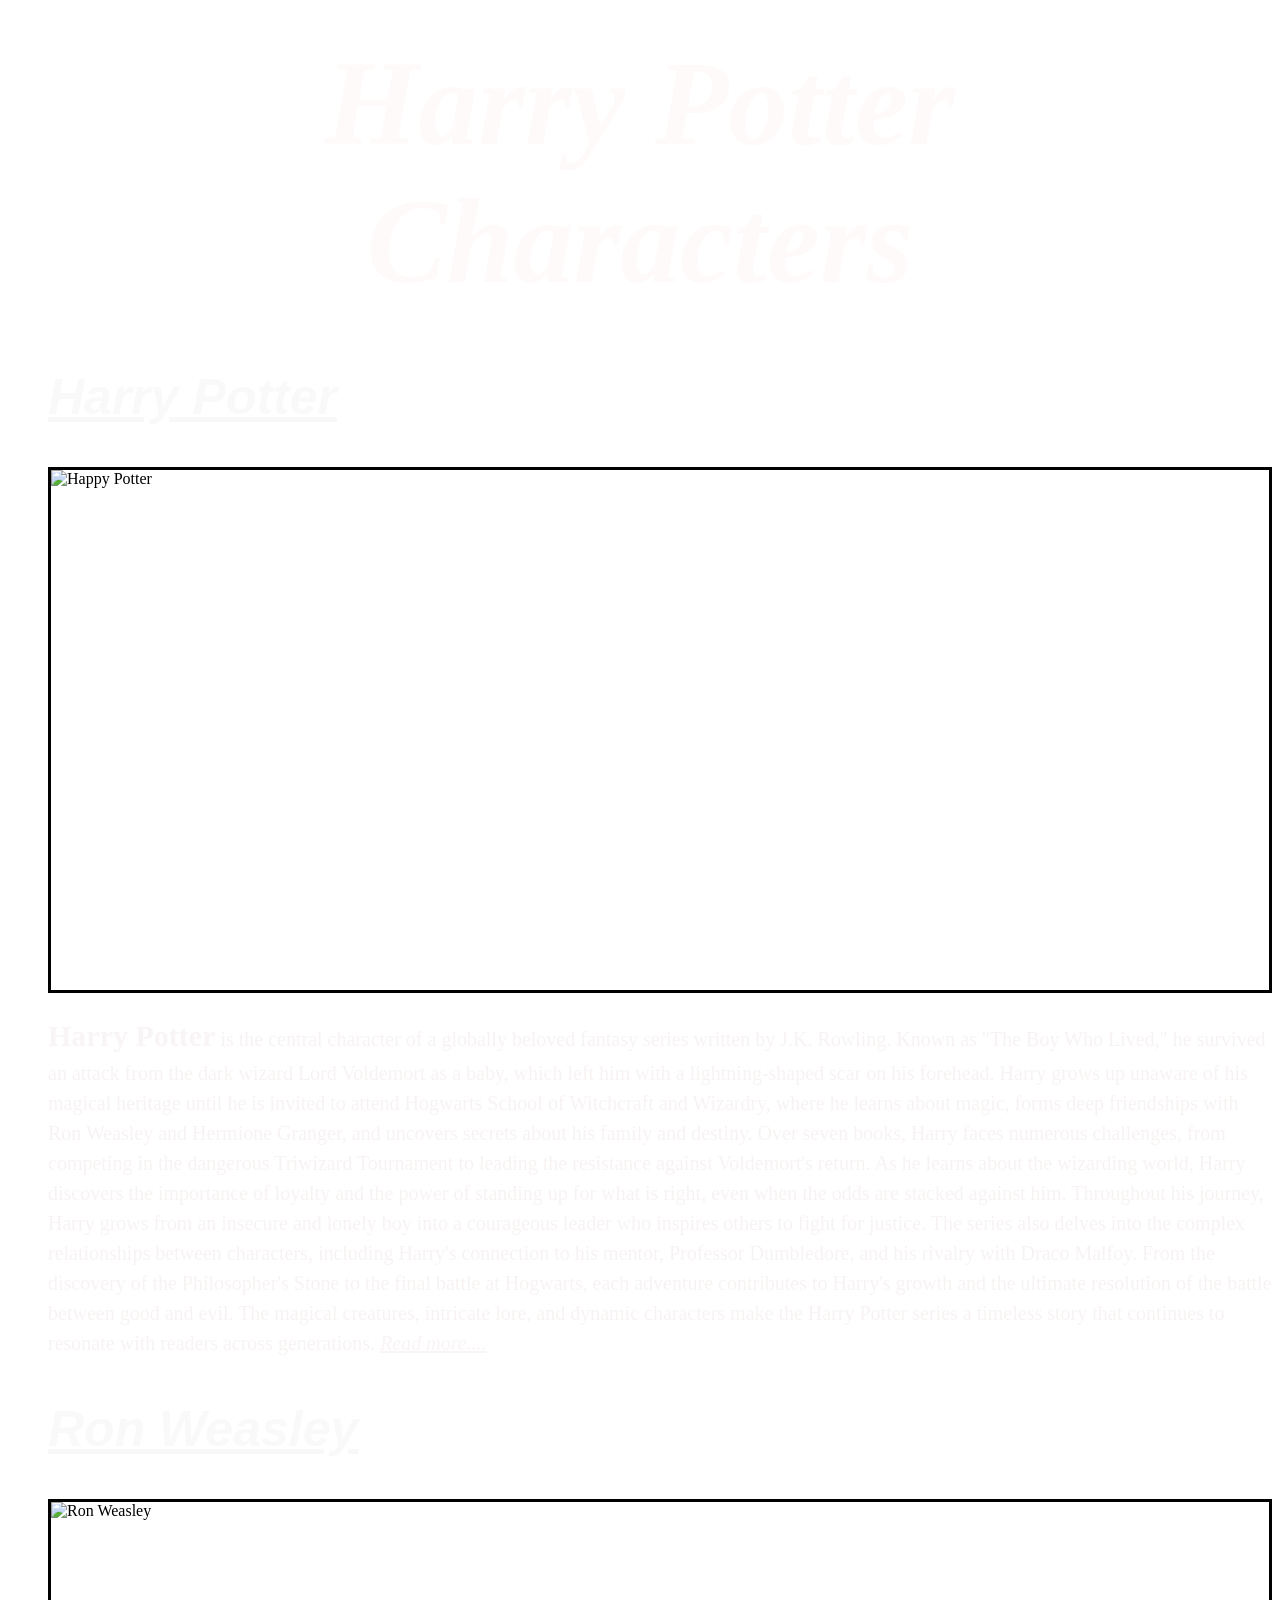
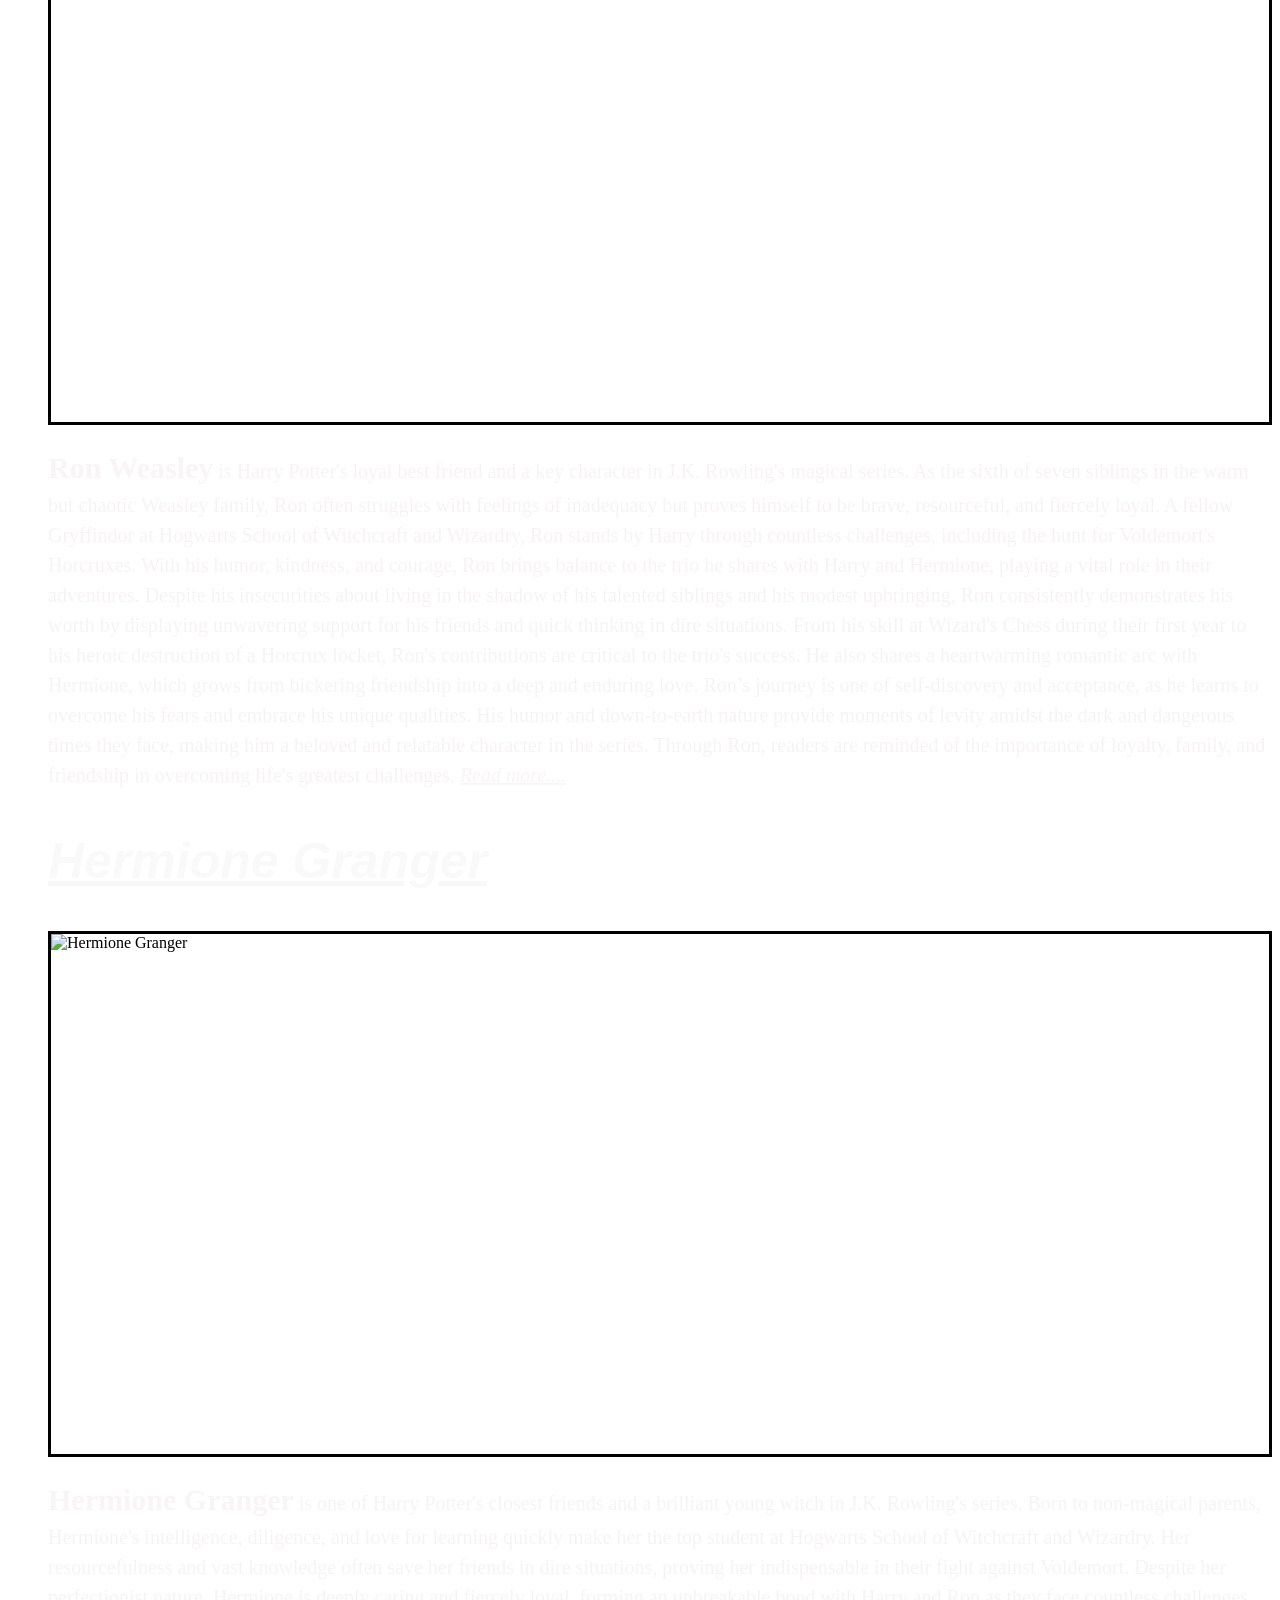
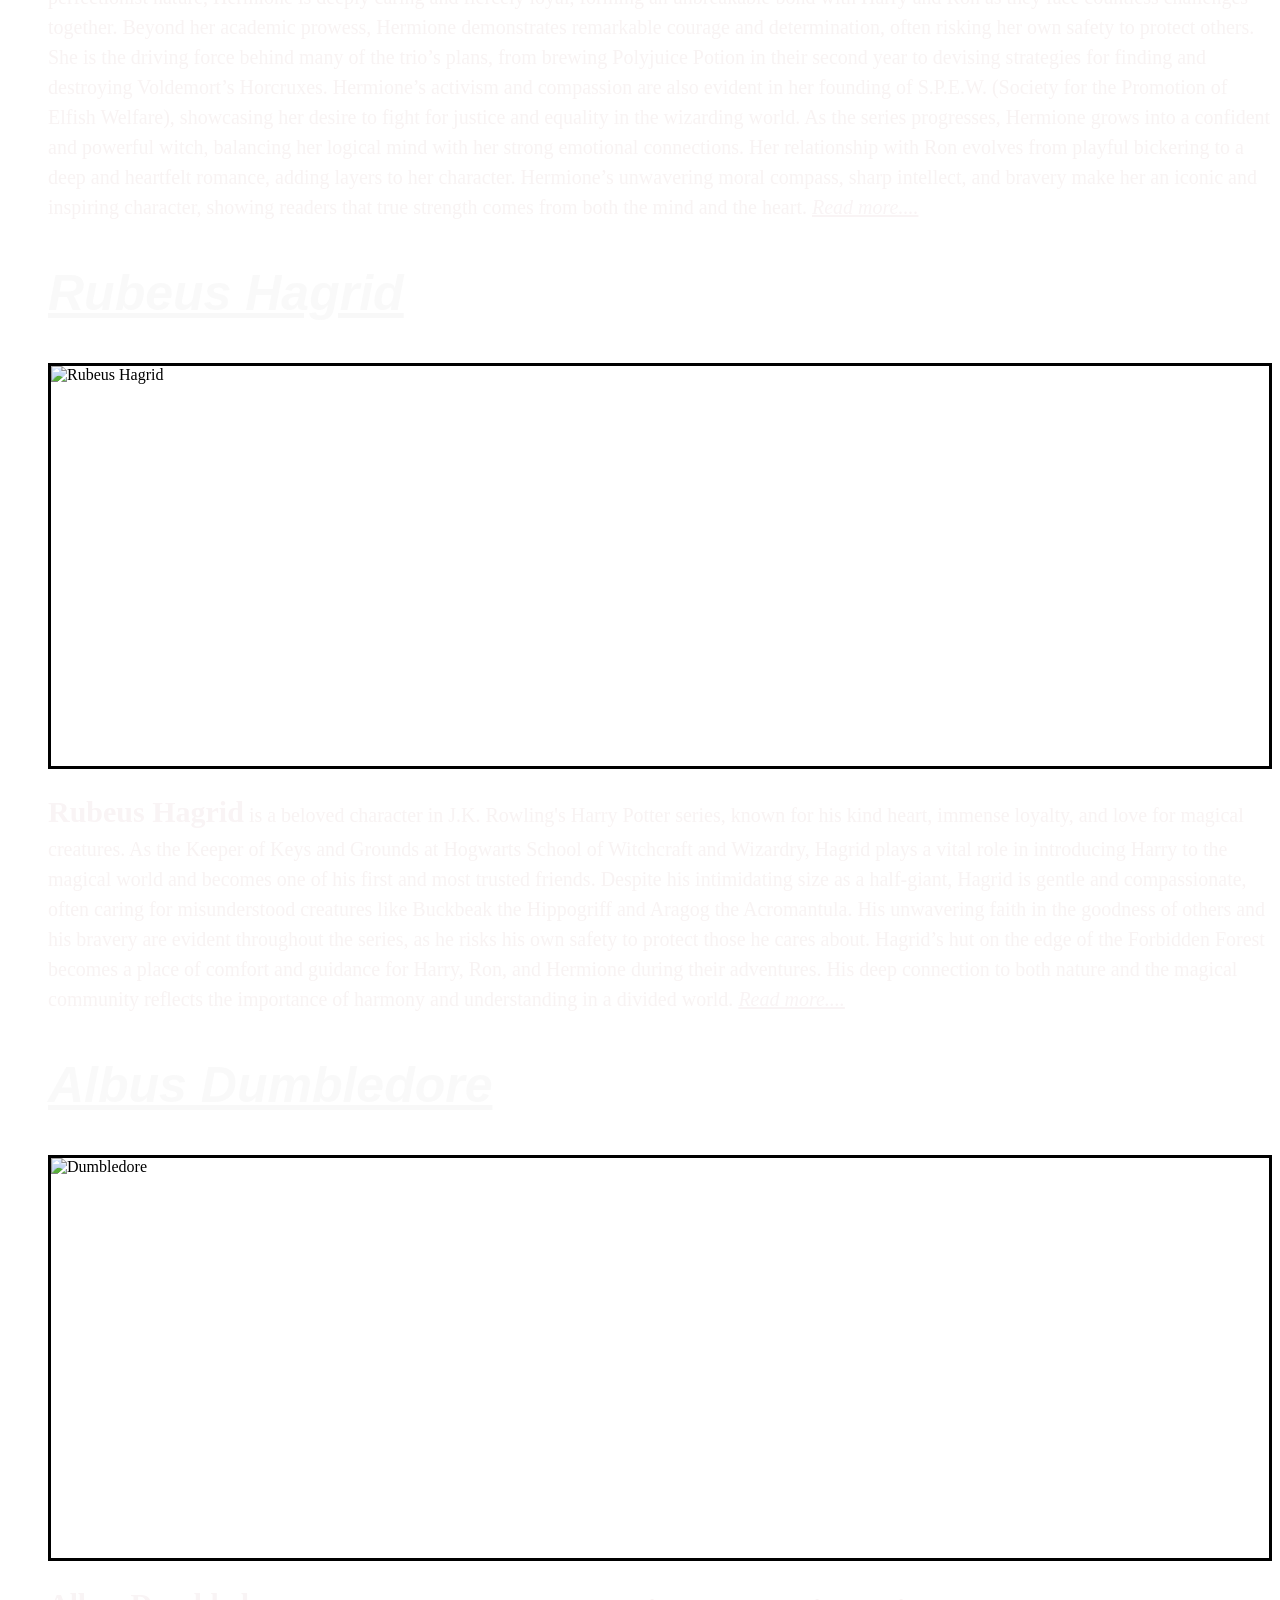
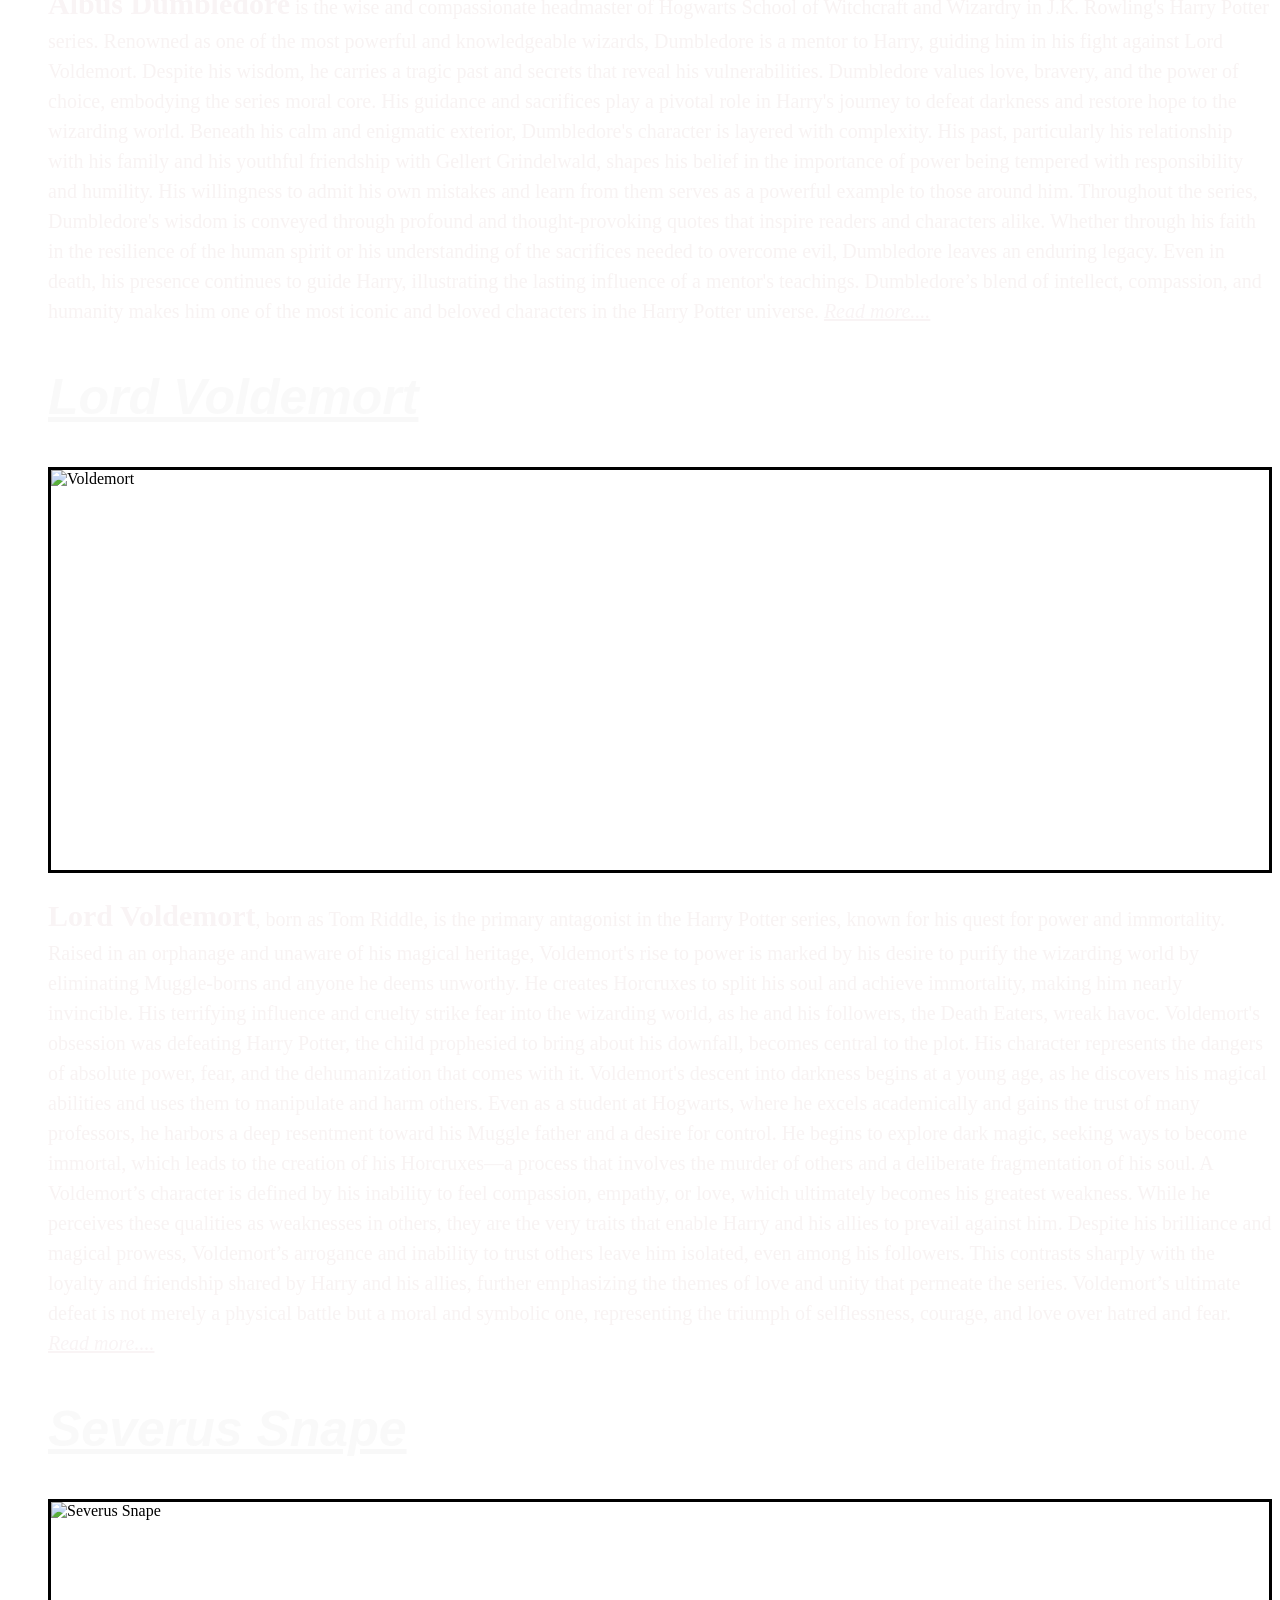
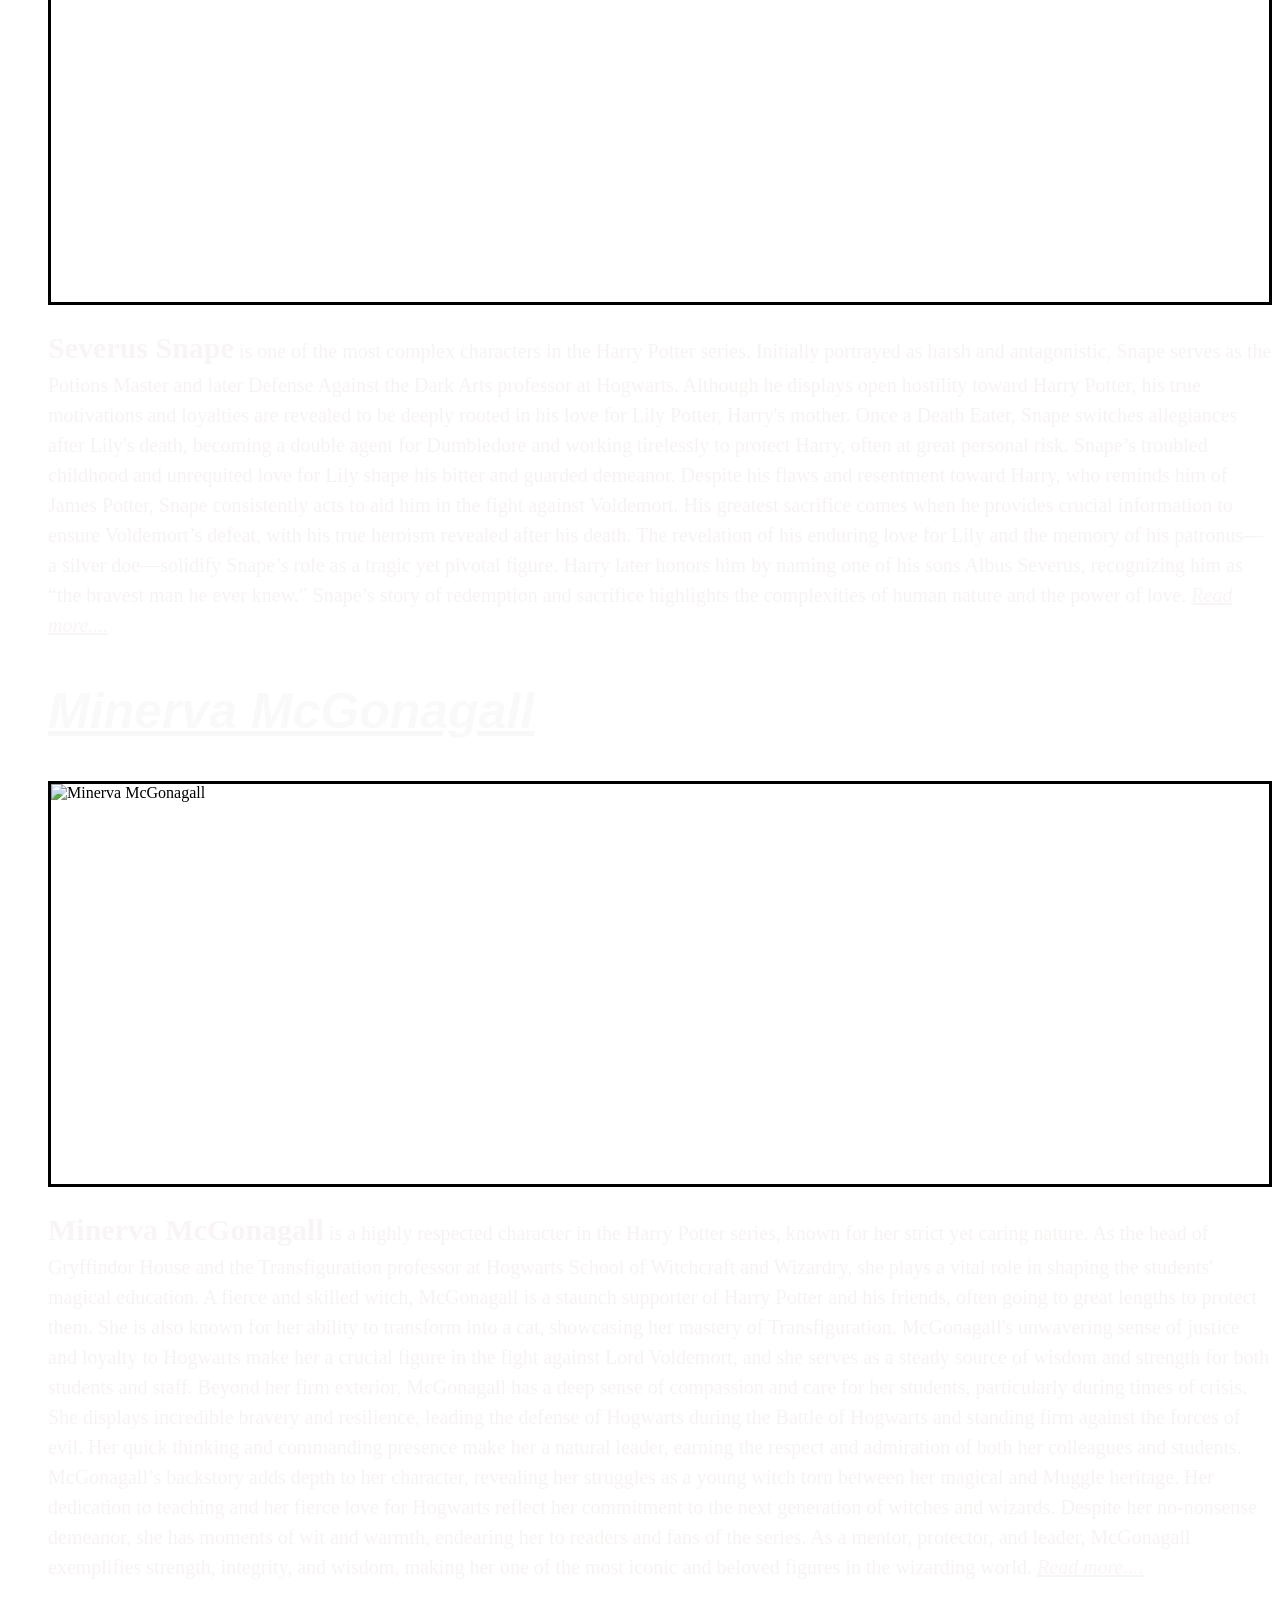
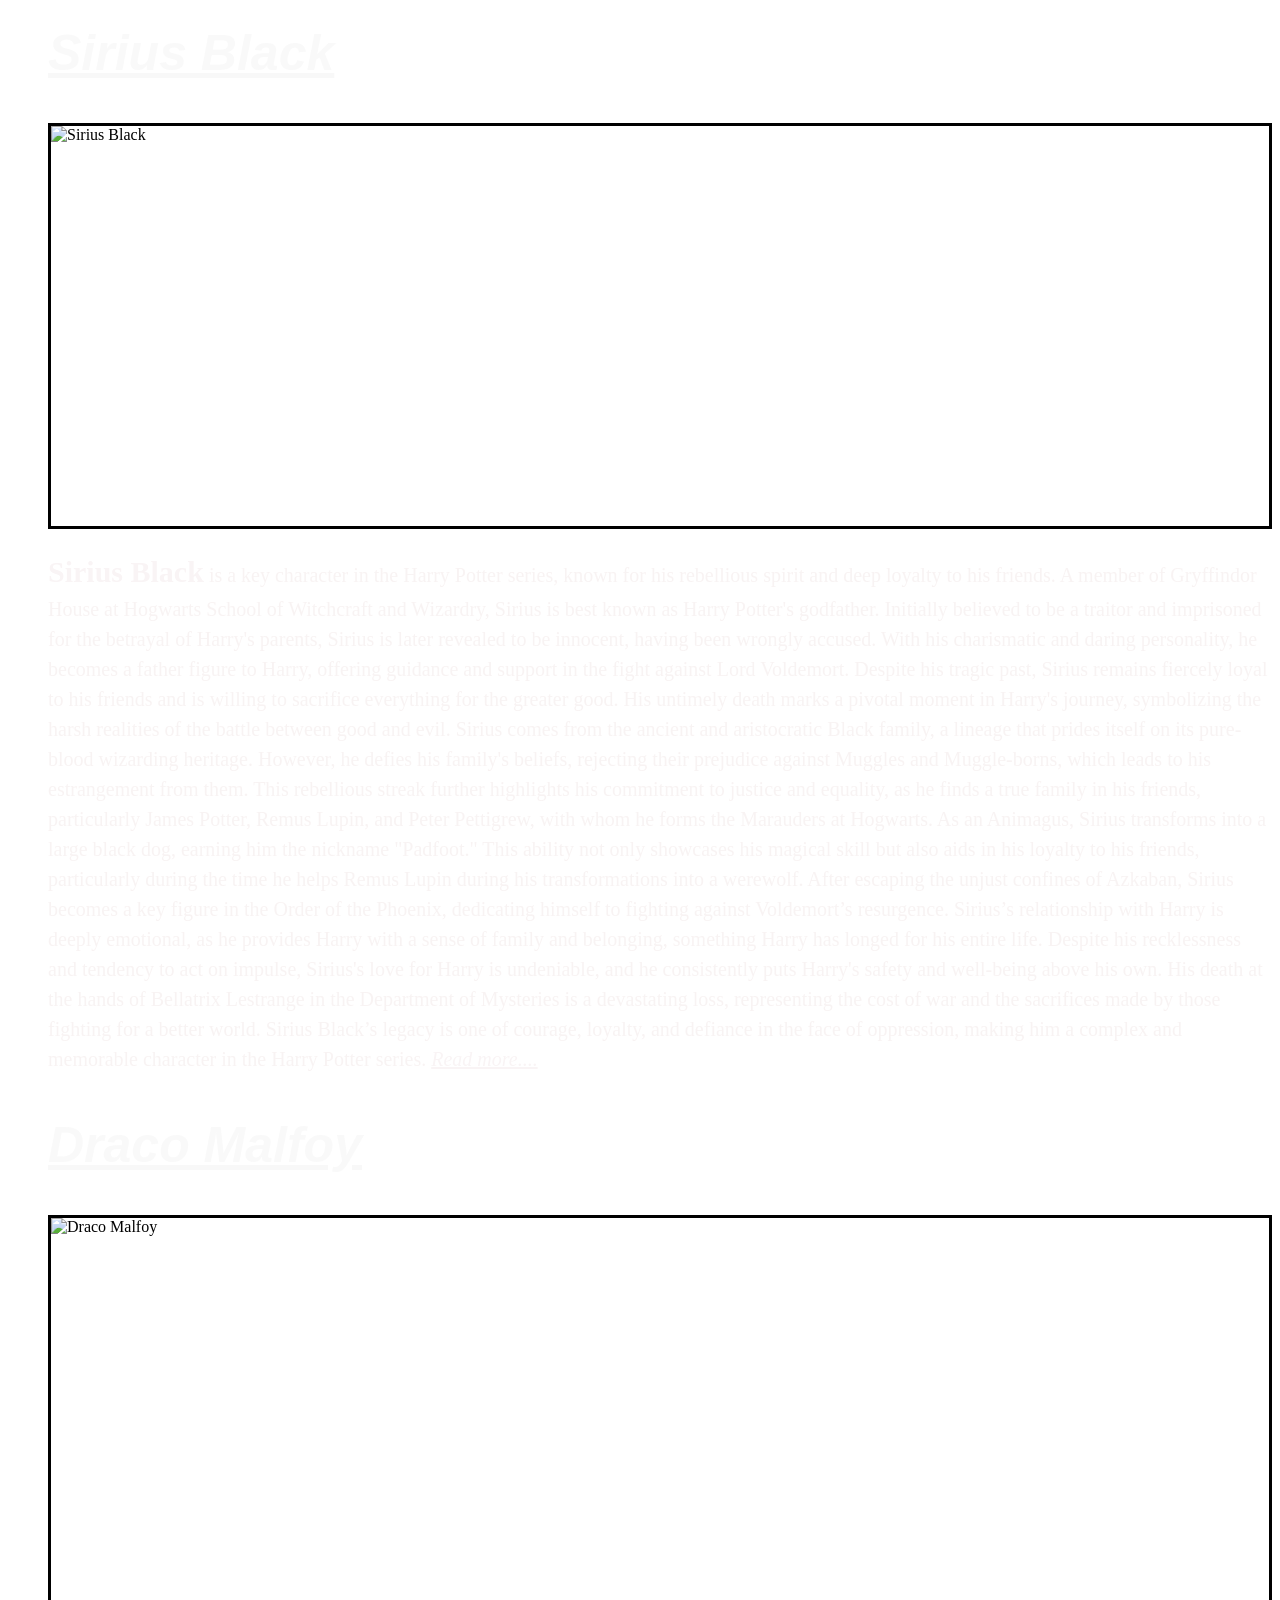
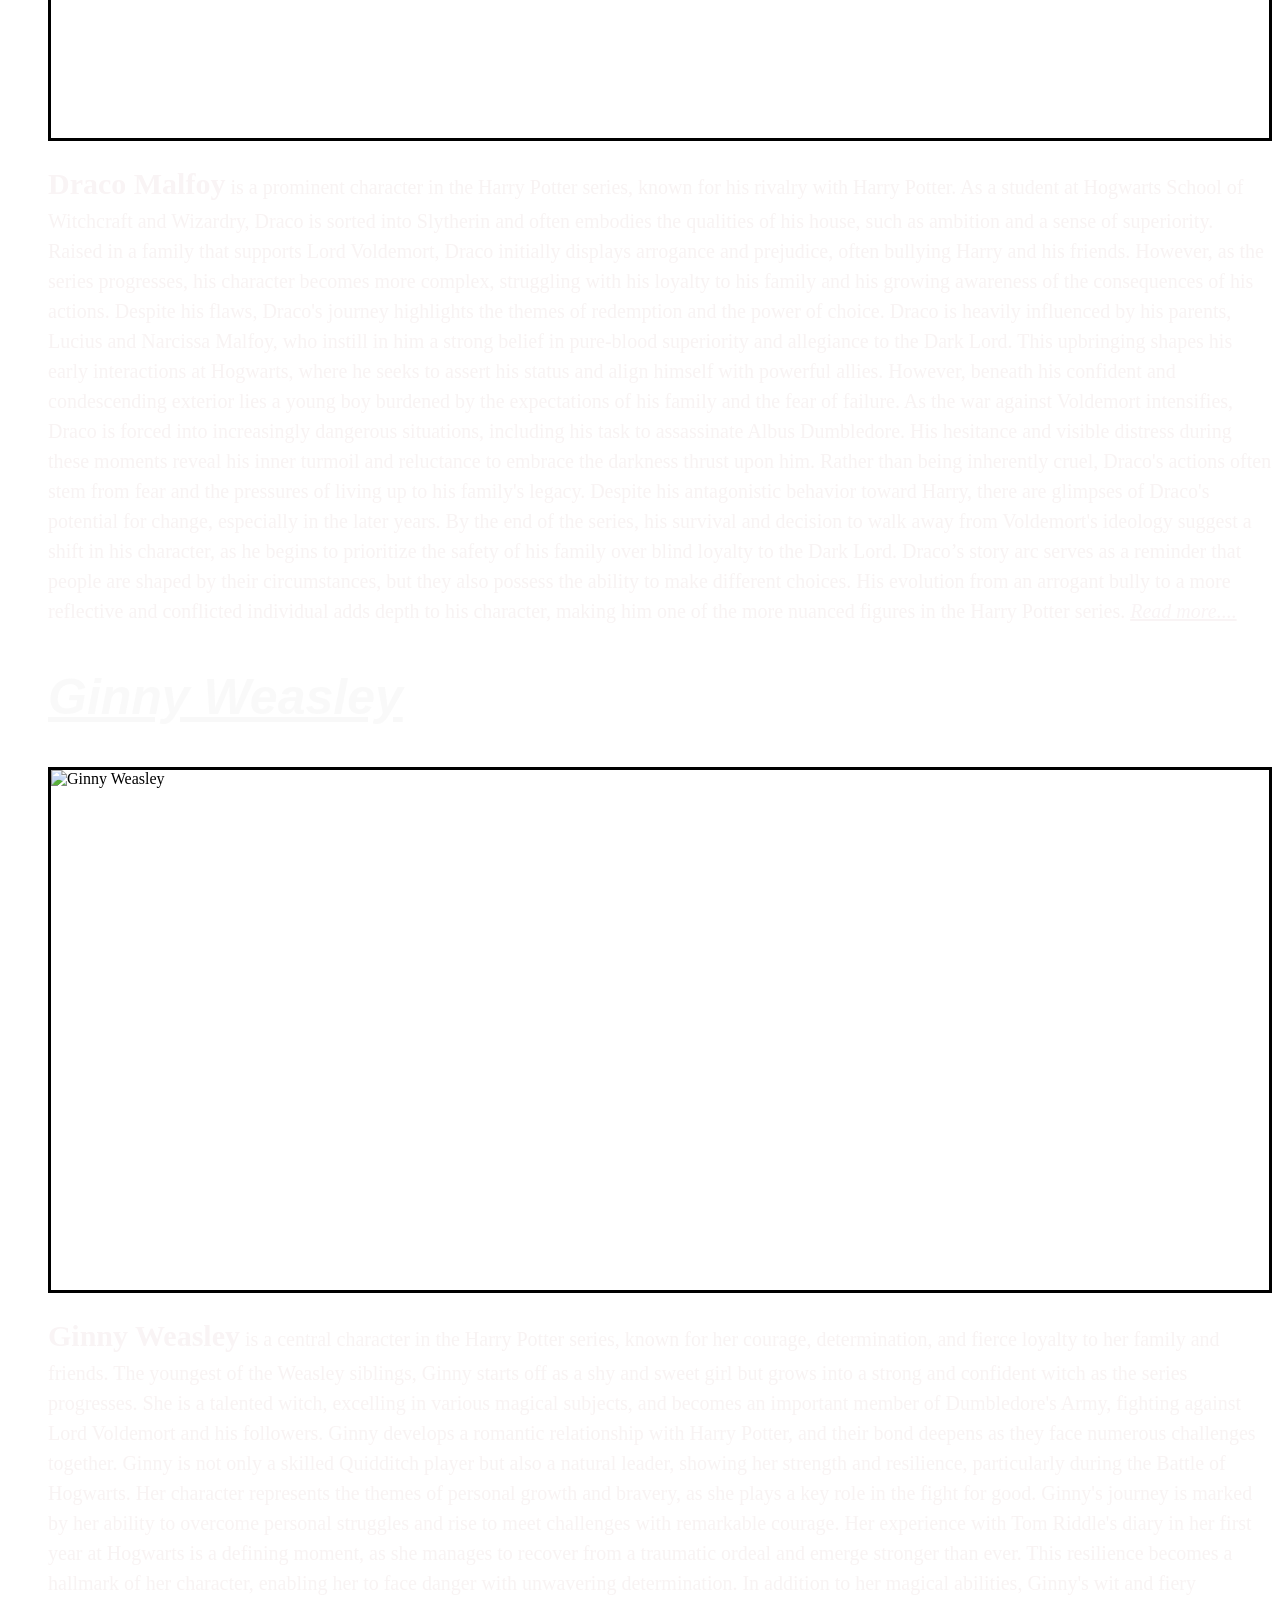
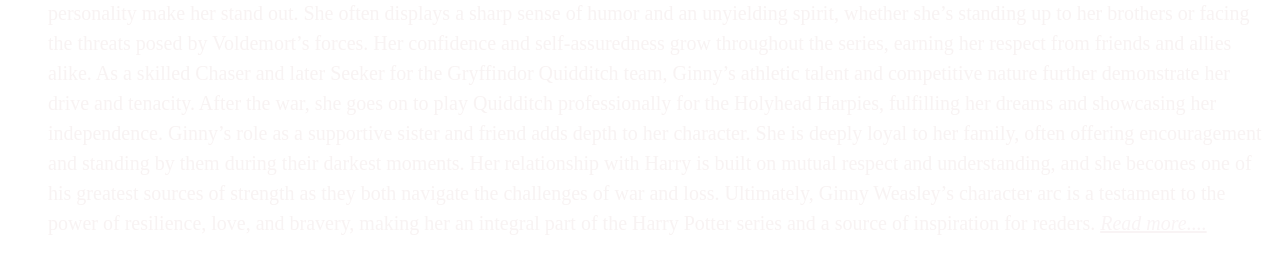
==== Harry Potter Characters.html @ 6d88e062 "Add files via upload" ====
<!DOCTYPE html>
<html lang="en">

<head>
    <meta charset="UTF-8">
    <meta name="viewport" content="width=device-width, initial-scale=1.0">
    <title>HARRY POTTER CHARACTERS</title>


    <link href="harry potter.css" rel="stylesheet" />
    <style>


    </style>



</head>

<body>
    <h1>Harry Potter Characters</h1>
    <ul>

        <h2>Harry Potter</h2>
        <img src="https://assets.vogue.in/photos/5f23c04f1d33754d11eaf778/2:3/w_2560%2Cc_limit/harry-potter-philosophers-stone-portrait-8.jpg"
            alt="Happy Potter" height="520" border="3px" />
        <p>
            <b>Harry Potter</b> is the central character of a globally beloved fantasy series written by J.K. Rowling.
            Known as "The Boy Who Lived," he survived an attack from the dark wizard Lord Voldemort as a baby, which
            left him with a lightning-shaped scar on his forehead. Harry grows up unaware of his magical heritage until
            he is invited to attend Hogwarts School of Witchcraft and Wizardry, where he learns about magic, forms deep
            friendships with Ron Weasley and Hermione Granger, and uncovers secrets about his family and destiny. Over
            seven books, Harry faces numerous challenges, from competing in the dangerous Triwizard Tournament to
            leading the resistance against Voldemort's return. As he learns about the wizarding world, Harry discovers
            the importance of loyalty and the power of standing up for what is right, even when the odds are stacked
            against him.

            Throughout his journey, Harry grows from an insecure and lonely boy into a courageous leader who inspires
            others to fight for justice. The series also delves into the complex relationships between characters,
            including Harry's connection to his mentor, Professor Dumbledore, and his rivalry with Draco Malfoy. From
            the discovery of the Philosopher's Stone to the final battle at Hogwarts, each adventure contributes to
            Harry's growth and the ultimate resolution of the battle between good and evil. The magical creatures,
            intricate lore, and dynamic characters make the Harry Potter series a timeless story that continues to
            resonate with readers across generations.
            <a href="https://en.wikipedia.org/wiki/Harry_Potter_(character)" target="_blank">Read more....</a>
        </p>

        <h2>Ron Weasley</h2>
        <img src="https://i0.wp.com/longriverreview.com/wp-content/uploads/2018/04/image.png?fit=373%2C500&ssl=1"
            alt="Ron Weasley" height="520" border="3px" />
        <p>
            <b>Ron Weasley</b> is Harry Potter's loyal best friend and a key character in J.K. Rowling's magical series.
            As the sixth of seven siblings in the warm but chaotic Weasley family, Ron often struggles with feelings of
            inadequacy but proves himself to be brave, resourceful, and fiercely loyal. A fellow Gryffindor at Hogwarts
            School of Witchcraft and Wizardry, Ron stands by Harry through countless challenges, including the hunt for
            Voldemort's Horcruxes. With his humor, kindness, and courage, Ron brings balance to the trio he shares with
            Harry and Hermione, playing a vital role in their adventures.

            Despite his insecurities about living in the shadow of his talented siblings and his modest upbringing, Ron
            consistently demonstrates his worth by displaying unwavering support for his friends and quick thinking in
            dire situations. From his skill at Wizard's Chess during their first year to his heroic destruction of a
            Horcrux locket, Ron's contributions are critical to the trio's success. He also shares a heartwarming
            romantic arc with Hermione, which grows from bickering friendship into a deep and enduring love.

            Ron’s journey is one of self-discovery and acceptance, as he learns to overcome his fears and embrace his
            unique qualities. His humor and down-to-earth nature provide moments of levity amidst the dark and dangerous
            times they face, making him a beloved and relatable character in the series. Through Ron, readers are
            reminded of the importance of loyalty, family, and friendship in overcoming life's greatest challenges.
            <a href="https://en.wikipedia.org/wiki/Ron_Weasley" target="_blank">Read more....</a>
        </p>



        <h2>Hermione Granger</h2>
        <img src="https://miro.medium.com/v2/resize:fit:1400/0*fZV8g-1uYh05uz3H" alt="Hermione Granger" height="520"
            border="3px" />
        <p>
            <b>Hermione Granger</b> is one of Harry Potter's closest friends and a brilliant young witch in J.K.
            Rowling's series. Born to non-magical parents, Hermione's intelligence, diligence, and love for learning
            quickly make her the top student at Hogwarts School of Witchcraft and Wizardry. Her resourcefulness and vast
            knowledge often save her friends in dire situations, proving her indispensable in their fight against
            Voldemort. Despite her perfectionist nature, Hermione is deeply caring and fiercely loyal, forming an
            unbreakable bond with Harry and Ron as they face countless challenges together.

            Beyond her academic prowess, Hermione demonstrates remarkable courage and determination, often risking her
            own safety to protect others. She is the driving force behind many of the trio’s plans, from brewing
            Polyjuice Potion in their second year to devising strategies for finding and destroying Voldemort’s
            Horcruxes. Hermione’s activism and compassion are also evident in her founding of S.P.E.W. (Society for the
            Promotion of Elfish Welfare), showcasing her desire to fight for justice and equality in the wizarding
            world.

            As the series progresses, Hermione grows into a confident and powerful witch, balancing her logical mind
            with her strong emotional connections. Her relationship with Ron evolves from playful bickering to a deep
            and heartfelt romance, adding layers to her character. Hermione’s unwavering moral compass, sharp intellect,
            and bravery make her an iconic and inspiring character, showing readers that true strength comes from both
            the mind and the heart.
            <a href="https://en.wikipedia.org/wiki/Hermione_Granger" target="_blank">Read more....</a>
        </p>
        <h2>Rubeus Hagrid </h2>
        <img src="https://www.the-leaky-cauldron.org/wp-content/uploads/assets/Hagrid.jpg" alt="Rubeus Hagrid"
            height="400" border="3px" />
        <p>
            <b>Rubeus Hagrid</b> is a beloved character in J.K. Rowling's Harry Potter series, known for his kind heart,
            immense loyalty, and love for magical creatures. As the Keeper of Keys and Grounds at Hogwarts School of
            Witchcraft and Wizardry, Hagrid plays a vital role in introducing Harry to the magical world and becomes one
            of his first and most trusted friends. Despite his intimidating size as a half-giant, Hagrid is gentle and
            compassionate, often caring for misunderstood creatures like Buckbeak the Hippogriff and Aragog the
            Acromantula. His unwavering faith in the goodness of others and his bravery are evident throughout the
            series, as he risks his own safety to protect those he cares about. Hagrid’s hut on the edge of the
            Forbidden Forest becomes a place of comfort and guidance for Harry, Ron, and Hermione during their
            adventures. His deep connection to both nature and the magical community reflects the importance of harmony
            and understanding in a divided world.
            <a href="https://en.wikipedia.org/wiki/Rubeus_Hagrid" target="_blank">Read more....</a>
        </p>


        <h2>Albus Dumbledore</h2>
        <img src="https://fantasyfragment.com/wp-content/uploads/2023/06/Albus-Dumbledore-1024x683.jpg" alt="Dumbledore"
            height="400" border="3px" />
        <p>
            <b>Albus Dumbledore</b> is the wise and compassionate headmaster of Hogwarts School of Witchcraft and
            Wizardry in J.K. Rowling's Harry Potter series. Renowned as one of the most powerful and knowledgeable
            wizards, Dumbledore is a mentor to Harry, guiding him in his fight against Lord Voldemort. Despite his
            wisdom, he carries a tragic past and secrets that reveal his vulnerabilities. Dumbledore values love,
            bravery, and the power of choice, embodying the series moral core. His guidance and sacrifices play a
            pivotal role in Harry's journey to defeat darkness and restore hope to the wizarding world.

            Beneath his calm and enigmatic exterior, Dumbledore's character is layered with complexity. His past,
            particularly his relationship with his family and his youthful friendship with Gellert Grindelwald, shapes
            his belief in the importance of power being tempered with responsibility and humility. His willingness to
            admit his own mistakes and learn from them serves as a powerful example to those around him.

            Throughout the series, Dumbledore's wisdom is conveyed through profound and thought-provoking quotes that
            inspire readers and characters alike. Whether through his faith in the resilience of the human spirit or his
            understanding of the sacrifices needed to overcome evil, Dumbledore leaves an enduring legacy. Even in
            death, his presence continues to guide Harry, illustrating the lasting influence of a mentor's teachings.

            Dumbledore’s blend of intellect, compassion, and humanity makes him one of the most iconic and beloved
            characters in the Harry Potter universe.
            <a href="https://en.wikipedia.org/wiki/Albus_Dumbledore" target="_blank">Read more....</a>
        </p>
        <h2>Lord Voldemort</h2>
        <img src="https://images4.alphacoders.com/211/thumb-1920-211516.jpg" alt="Voldemort" height="400"
            border="3px" />
        <p>
            <b>Lord Voldemort</b>, born as Tom Riddle, is the primary antagonist in the Harry Potter series, known for his quest for power and immortality. Raised in an orphanage and unaware of his magical heritage, Voldemort's rise to power is marked by his desire to purify the wizarding world by eliminating Muggle-borns and anyone he deems unworthy. He creates Horcruxes to split his soul and achieve immortality, making him nearly invincible. His terrifying influence and cruelty strike fear into the wizarding world, as he and his followers, the Death Eaters, wreak havoc. Voldemort's obsession was defeating Harry Potter, the child prophesied to bring about his downfall, becomes central to the plot. His character represents the dangers of absolute power, fear, and the dehumanization that comes with it.

            Voldemort's descent into darkness begins at a young age, as he discovers his magical abilities and uses them to manipulate and harm others. Even as a student at Hogwarts, where he excels academically and gains the trust of many professors, he harbors a deep resentment toward his Muggle father and a desire for control. He begins to explore dark magic, seeking ways to become immortal, which leads to the creation of his Horcruxes—a process that involves the murder of others and a deliberate fragmentation of his soul.
            
            A
            
            Voldemort’s character is defined by his inability to feel compassion, empathy, or love, which ultimately becomes his greatest weakness. While he perceives these qualities as weaknesses in others, they are the very traits that enable Harry and his allies to prevail against him. 
            
            Despite his brilliance and magical prowess, Voldemort’s arrogance and inability to trust others leave him isolated, even among his followers. This contrasts sharply with the loyalty and friendship shared by Harry and his allies, further emphasizing the themes of love and unity that permeate the series.
            
            Voldemort’s ultimate defeat is not merely a physical battle but a moral and symbolic one, representing the triumph of selflessness, courage, and love over hatred and fear. 
            <a href="https://en.wikipedia.org/wiki/Lord_Voldemort" target="_blank">Read more....</a>
        </p>


        <h2>Severus Snape</h2>
        <img src="https://encrypted-tbn0.gstatic.com/images?q=tbn:ANd9GcQVyRMV3Hfoereo_0Z3yfy9br7op_l7uuYx8Q&s"
            alt="Severus Snape" height="400" border="3px" />
        <p>
            <b>Severus Snape</b> is one of the most complex characters in the Harry Potter series. Initially portrayed as harsh and antagonistic, Snape serves as the Potions Master and later Defense Against the Dark Arts professor at Hogwarts. Although he displays open hostility toward Harry Potter, his true motivations and loyalties are revealed to be deeply rooted in his love for Lily Potter, Harry's mother. Once a Death Eater, Snape switches allegiances after Lily's death, becoming a double agent for Dumbledore and working tirelessly to protect Harry, often at great personal risk.

            Snape’s troubled childhood and unrequited love for Lily shape his bitter and guarded demeanor. Despite his flaws and resentment toward Harry, who reminds him of James Potter, Snape consistently acts to aid him in the fight against Voldemort. His greatest sacrifice comes when he provides crucial information to ensure Voldemort’s defeat, with his true heroism revealed after his death.
            
            The revelation of his enduring love for Lily and the memory of his patronus—a silver doe—solidify Snape’s role as a tragic yet pivotal figure. Harry later honors him by naming one of his sons Albus Severus, recognizing him as “the bravest man he ever knew.” Snape’s story of redemption and sacrifice highlights the complexities of human nature and the power of love.
            <a href="https://en.wikipedia.org/wiki/Severus_Snape" target="_blank">Read more....</a>
        </p>



        <h2>Minerva McGonagall </h2>
        <img src="https://pyxis.nymag.com/v1/imgs/856/ad7/637868dd7c23862ac68381ec2373470e3f-06-minerva-mcgonagall.rsocial.w1200.jpg"
            alt="Minerva McGonagall" height="400" border="3px" />
        <p>
            <b>Minerva McGonagall</b> is a highly respected character in the Harry Potter series, known for her strict
            yet caring nature. As the head of Gryffindor House and the Transfiguration professor at Hogwarts School of
            Witchcraft and Wizardry, she plays a vital role in shaping the students' magical education. A fierce and
            skilled witch, McGonagall is a staunch supporter of Harry Potter and his friends, often going to great
            lengths to protect them. She is also known for her ability to transform into a cat, showcasing her mastery
            of Transfiguration. McGonagall's unwavering sense of justice and loyalty to Hogwarts make her a crucial
            figure in the fight against Lord Voldemort, and she serves as a steady source of wisdom and strength for
            both students and staff.

            Beyond her firm exterior, McGonagall has a deep sense of compassion and care for her students, particularly
            during times of crisis. She displays incredible bravery and resilience, leading the defense of Hogwarts
            during the Battle of Hogwarts and standing firm against the forces of evil. Her quick thinking and
            commanding presence make her a natural leader, earning the respect and admiration of both her colleagues and
            students.

            McGonagall’s backstory adds depth to her character, revealing her struggles as a young witch torn between
            her magical and Muggle heritage. Her dedication to teaching and her fierce love for Hogwarts reflect her
            commitment to the next generation of witches and wizards. Despite her no-nonsense demeanor, she has moments
            of wit and warmth, endearing her to readers and fans of the series.

            As a mentor, protector, and leader, McGonagall exemplifies strength, integrity, and wisdom, making her one
            of the most iconic and beloved figures in the wizarding world.


            <a href="https://en.wikipedia.org/wiki/Minerva_McGonagall" target="_blank">Read more....</a>
        </p>



        <h2>Sirius Black</h2>
        <img src="https://variety.com/wp-content/uploads/2023/12/Screen-Shot-2023-12-29-at-8.52.12-AM.png"
            alt="Sirius Black" height="400" border="3px" />
        <p>
            <b>Sirius Black</b> is a key character in the Harry Potter series, known for his rebellious spirit and deep
            loyalty to his friends. A member of Gryffindor House at Hogwarts School of Witchcraft and Wizardry, Sirius
            is best known as Harry Potter's godfather. Initially believed to be a traitor and imprisoned for the
            betrayal of Harry's parents, Sirius is later revealed to be innocent, having been wrongly accused. With his
            charismatic and daring personality, he becomes a father figure to Harry, offering guidance and support in
            the fight against Lord Voldemort. Despite his tragic past, Sirius remains fiercely loyal to his friends and
            is willing to sacrifice everything for the greater good. His untimely death marks a pivotal moment in
            Harry's journey, symbolizing the harsh realities of the battle between good and evil.

            Sirius comes from the ancient and aristocratic Black family, a lineage that prides itself on its pure-blood
            wizarding heritage. However, he defies his family's beliefs, rejecting their prejudice against Muggles and
            Muggle-borns, which leads to his estrangement from them. This rebellious streak further highlights his
            commitment to justice and equality, as he finds a true family in his friends, particularly James Potter,
            Remus Lupin, and Peter Pettigrew, with whom he forms the Marauders at Hogwarts.

            As an Animagus, Sirius transforms into a large black dog, earning him the nickname "Padfoot." This ability
            not only showcases his magical skill but also aids in his loyalty to his friends, particularly during the
            time he helps Remus Lupin during his transformations into a werewolf. After escaping the unjust confines of
            Azkaban, Sirius becomes a key figure in the Order of the Phoenix, dedicating himself to fighting against
            Voldemort’s resurgence.

            Sirius’s relationship with Harry is deeply emotional, as he provides Harry with a sense of family and
            belonging, something Harry has longed for his entire life. Despite his recklessness and tendency to act on
            impulse, Sirius's love for Harry is undeniable, and he consistently puts Harry's safety and well-being above
            his own. His death at the hands of Bellatrix Lestrange in the Department of Mysteries is a devastating loss,
            representing the cost of war and the sacrifices made by those fighting for a better world.

            Sirius Black’s legacy is one of courage, loyalty, and defiance in the face of oppression, making him a
            complex and memorable character in the Harry Potter series.


            <a href="https://en.wikipedia.org/wiki/Sirius_Black" target="_blank">Read more....</a>
        </p>



        <h2>Draco Malfoy</h2>
        <img src="https://miro.medium.com/v2/resize:fit:1400/1*3u1GM9w8XN2A704Dd3DbDQ@2x.jpeg" alt="Draco Malfoy"
            height="520" border="3px" />



        <p>
            <b>Draco Malfoy</b> is a prominent character in the Harry Potter series, known for his rivalry with Harry
            Potter. As a student at Hogwarts School of Witchcraft and Wizardry, Draco is sorted into Slytherin and often
            embodies the qualities of his house, such as ambition and a sense of superiority. Raised in a family that
            supports Lord Voldemort, Draco initially displays arrogance and prejudice, often bullying Harry and his
            friends. However, as the series progresses, his character becomes more complex, struggling with his loyalty
            to his family and his growing awareness of the consequences of his actions. Despite his flaws, Draco's
            journey highlights the themes of redemption and the power of choice.

            Draco is heavily influenced by his parents, Lucius and Narcissa Malfoy, who instill in him a strong belief
            in pure-blood superiority and allegiance to the Dark Lord. This upbringing shapes his early interactions at
            Hogwarts, where he seeks to assert his status and align himself with powerful allies. However, beneath his
            confident and condescending exterior lies a young boy burdened by the expectations of his family and the
            fear of failure.

            As the war against Voldemort intensifies, Draco is forced into increasingly dangerous situations, including
            his task to assassinate Albus Dumbledore. His hesitance and visible distress during these moments reveal his
            inner turmoil and reluctance to embrace the darkness thrust upon him. Rather than being inherently cruel,
            Draco's actions often stem from fear and the pressures of living up to his family's legacy.

            Despite his antagonistic behavior toward Harry, there are glimpses of Draco's potential for change,
            especially in the later years. By the end of the series, his survival and decision to walk away from
            Voldemort's ideology suggest a shift in his character, as he begins to prioritize the safety of his family
            over blind loyalty to the Dark Lord.

            Draco’s story arc serves as a reminder that people are shaped by their circumstances, but they also possess
            the ability to make different choices. His evolution from an arrogant bully to a more reflective and
            conflicted individual adds depth to his character, making him one of the more nuanced figures in the Harry
            Potter series. <a href="https://en.wikipedia.org/wiki/Draco_Malfoy" target="_blank">Read more....</a>

        </p>

        <h2>Ginny Weasley</h2>
        <img src="https://upload.wikimedia.org/wikipedia/en/e/e7/Ginny_Weasley_poster.jpg" alt="Ginny Weasley"
            height="520" border="3px" />
        <p>
            <b>Ginny Weasley</b> is a central character in the Harry Potter series, known for her courage,
            determination, and fierce loyalty to her family and friends. The youngest of the Weasley siblings, Ginny
            starts off as a shy and sweet girl but grows into a strong and confident witch as the series progresses. She
            is a talented witch, excelling in various magical subjects, and becomes an important member of Dumbledore's
            Army, fighting against Lord Voldemort and his followers. Ginny develops a romantic relationship with Harry
            Potter, and their bond deepens as they face numerous challenges together. Ginny is not only a skilled
            Quidditch player but also a natural leader, showing her strength and resilience, particularly during the
            Battle of Hogwarts. Her character represents the themes of personal growth and bravery, as she plays a key
            role in the fight for good.

            Ginny's journey is marked by her ability to overcome personal struggles and rise to meet challenges with
            remarkable courage. Her experience with Tom Riddle's diary in her first year at Hogwarts is a defining
            moment, as she manages to recover from a traumatic ordeal and emerge stronger than ever. This resilience
            becomes a hallmark of her character, enabling her to face danger with unwavering determination.

            In addition to her magical abilities, Ginny's wit and fiery personality make her stand out. She often
            displays a sharp sense of humor and an unyielding spirit, whether she’s standing up to her brothers or
            facing the threats posed by Voldemort’s forces. Her confidence and self-assuredness grow throughout the
            series, earning her respect from friends and allies alike.

            As a skilled Chaser and later Seeker for the Gryffindor Quidditch team, Ginny’s athletic talent and
            competitive nature further demonstrate her drive and tenacity. After the war, she goes on to play Quidditch
            professionally for the Holyhead Harpies, fulfilling her dreams and showcasing her independence.

            Ginny’s role as a supportive sister and friend adds depth to her character. She is deeply loyal to her
            family, often offering encouragement and standing by them during their darkest moments. Her relationship
            with Harry is built on mutual respect and understanding, and she becomes one of his greatest sources of
            strength as they both navigate the challenges of war and loss.

            Ultimately, Ginny Weasley’s character arc is a testament to the power of resilience, love, and bravery,
            making her an integral part of the Harry Potter series and a source of inspiration for readers.
            <a href="https://en.wikipedia.org/wiki/Ginny_Weasley" target="_blank">Read more....</a>
        </p>


    </ul>

</body>

</html>
---- harry potter.css ----
/* *{                 (astris is an everything selector, used to remove thing the browser controls)
  margin: 0px;
  padding: 0px; 

} */ 


h1 {
  color:hsl(0, 100%, 99%);
  font-size: 120px;
  font-family:Caveat;
  /* text-transform: uppercase; */
  font-style: italic;
  text-align: center;
  padding: 15px;
  /* border: solid 5px rgb(6, 0, 0); */
  margin: 20px;
  /* background-color: beige; */
  /* text-decoration: underline; */
   
}

 h2{
  color:rgba(248, 248, 248, 0.905);
  font-size:50px;
  font-family:sans-serif;
  font-style: italic;
  text-decoration: underline;
 }

p{
  font-size: 20px;
  font-family: serif;
  line-height: 1.5;
  color:rgba(247, 242, 242, 0.905);
}

html{
  /* background-color:rgb(243, 210, 163); */
  background: url(https://m.media-amazon.com/images/I/719lgfkEyUL.jpg) no-repeat center center fixed ;
  background-size: cover;
}
 
p{
  
  a:hover { color: rgb(236, 170, 88); } 
  /* color: purple; */  
}

b{
  color:rgb(249, 244, 245);
  font-size: 30px;
 
}

a{
  color:rgb(249, 244, 245);
  text-decoration:underline;
  font-style: italic;
}

img{
  display: block;
   margin: 0 auto;

}
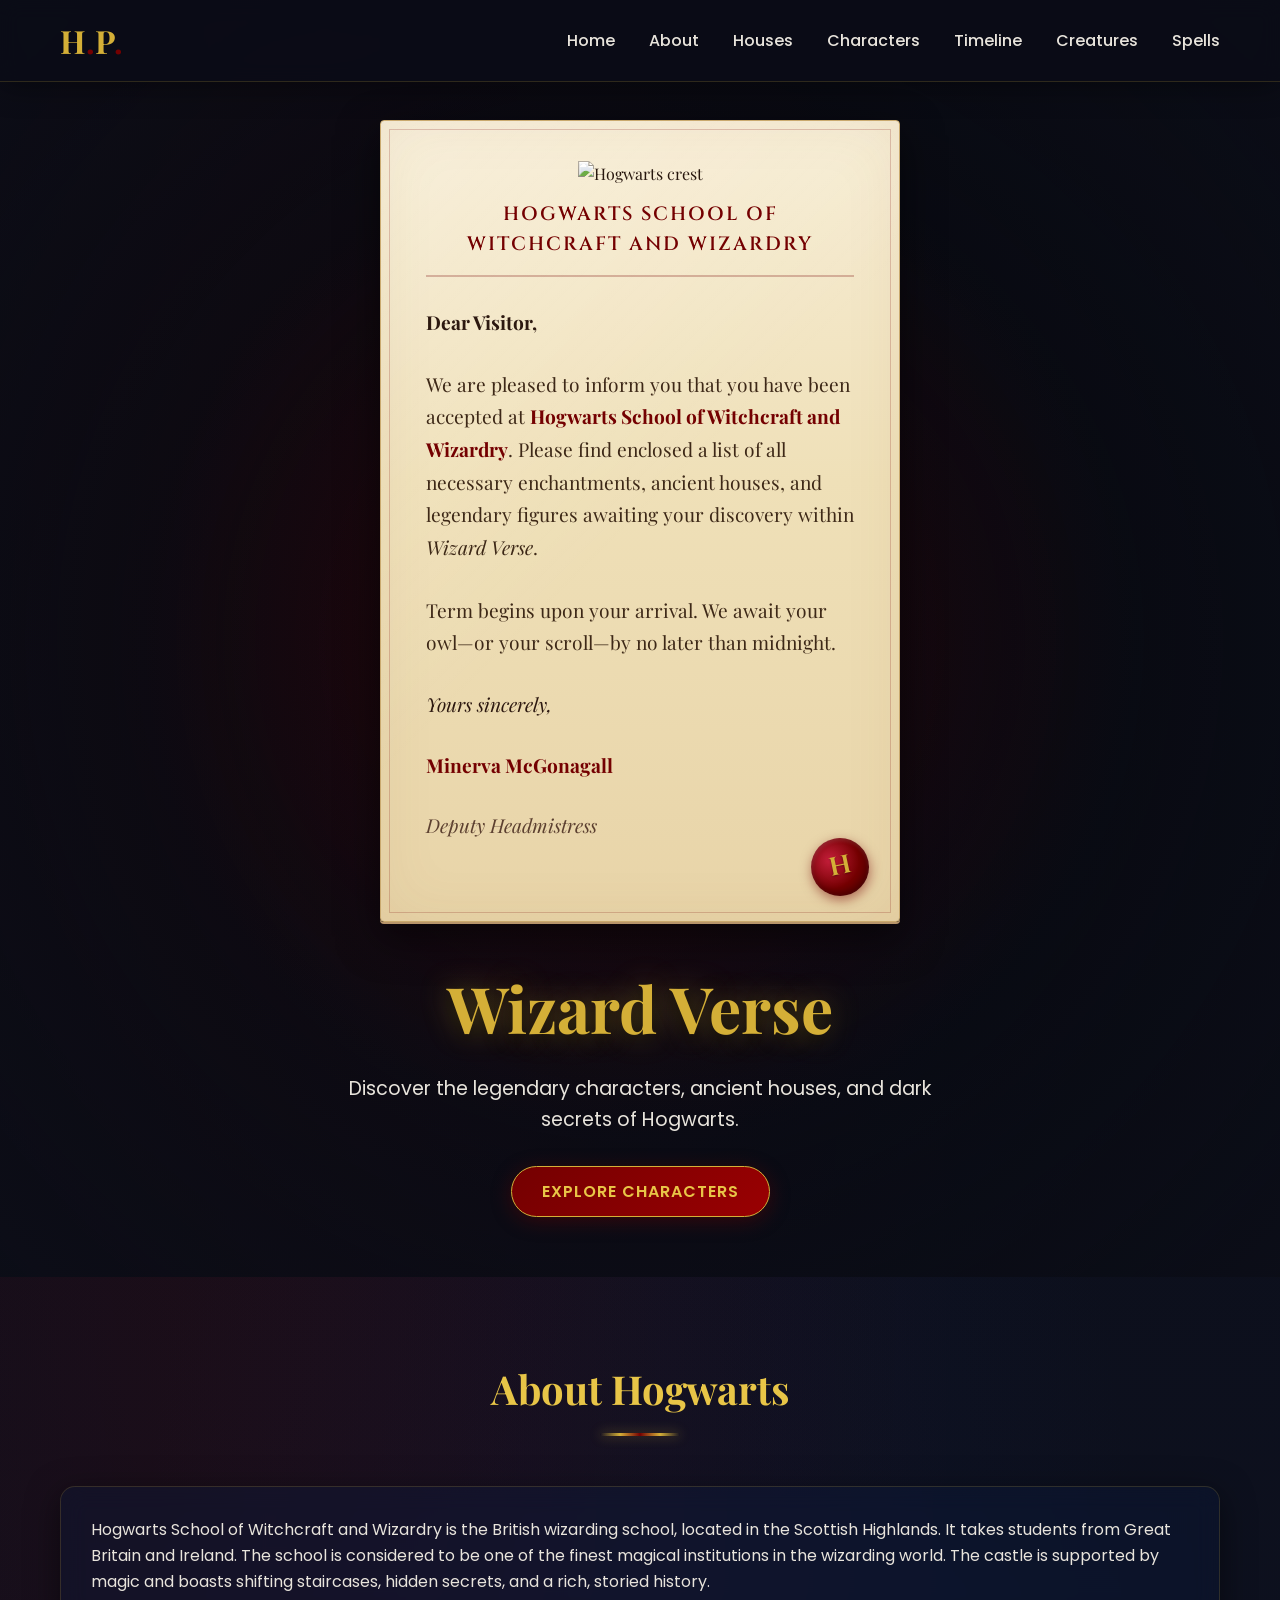
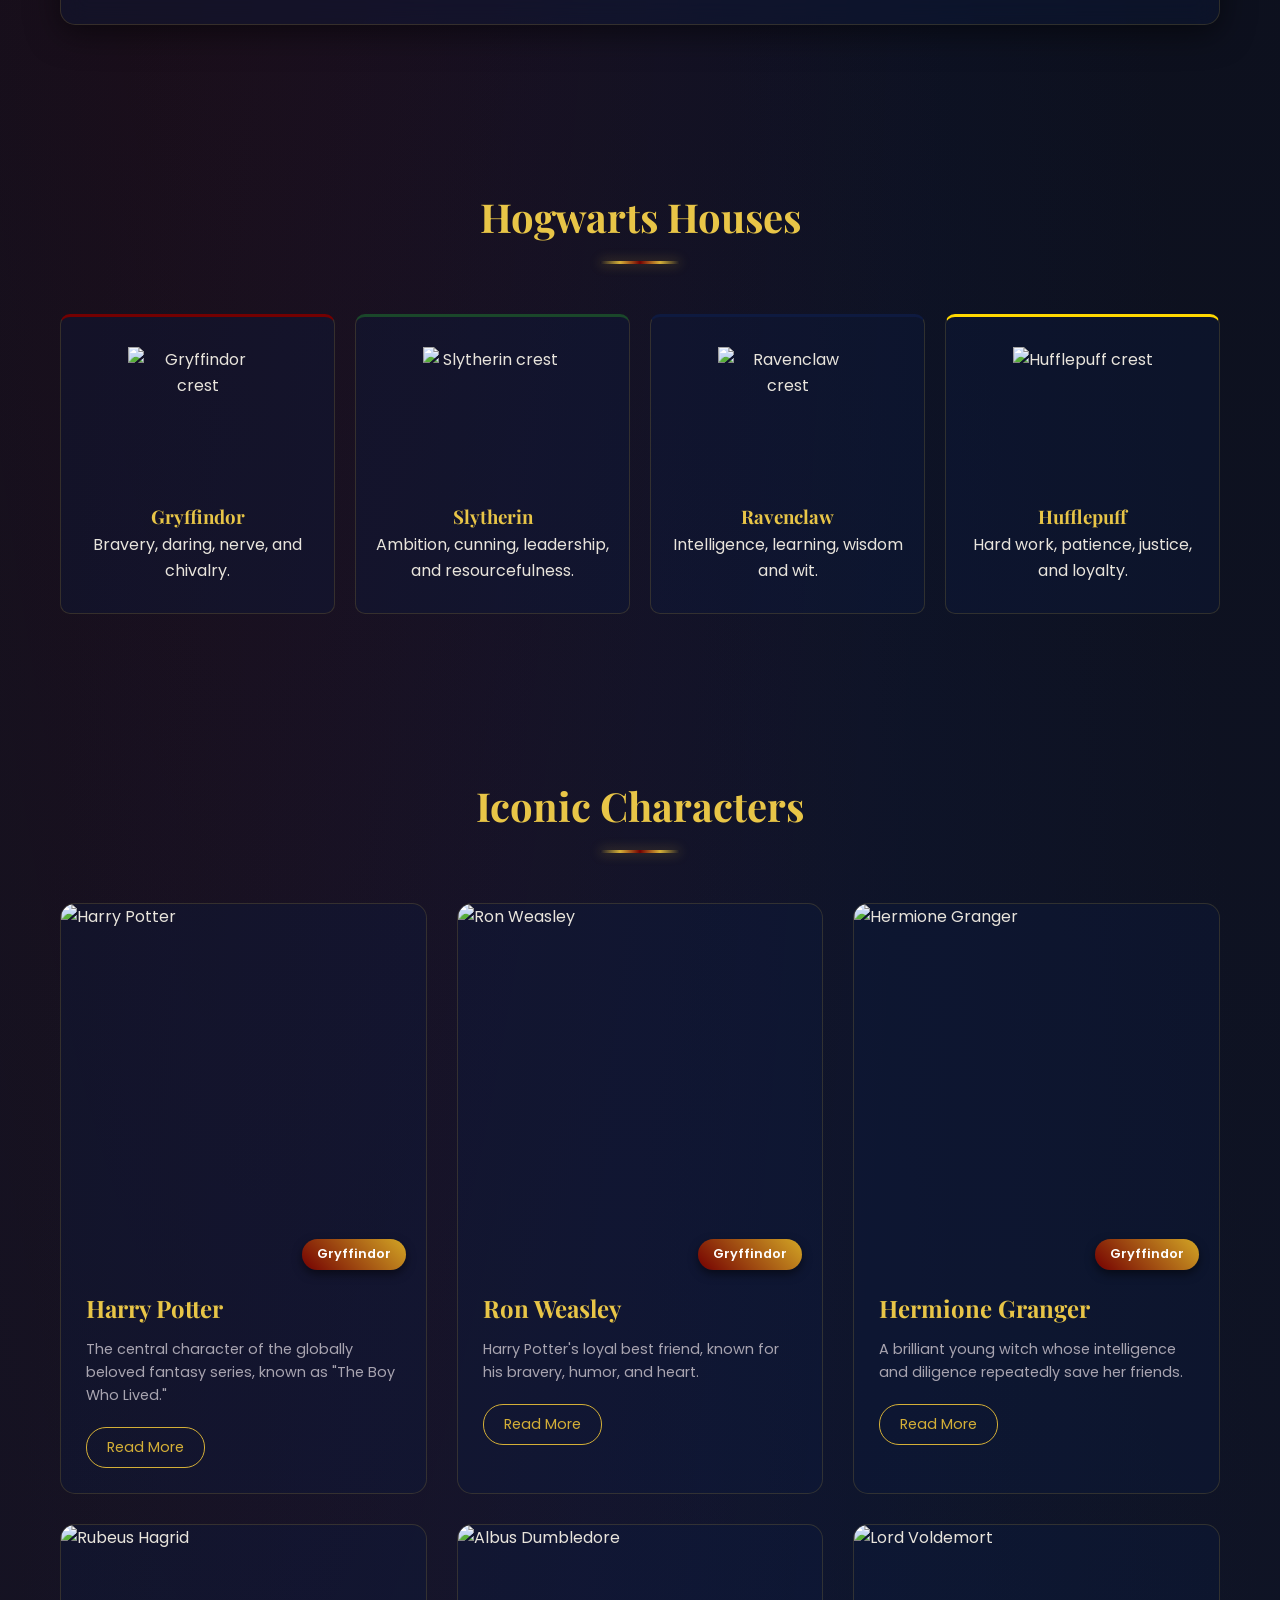
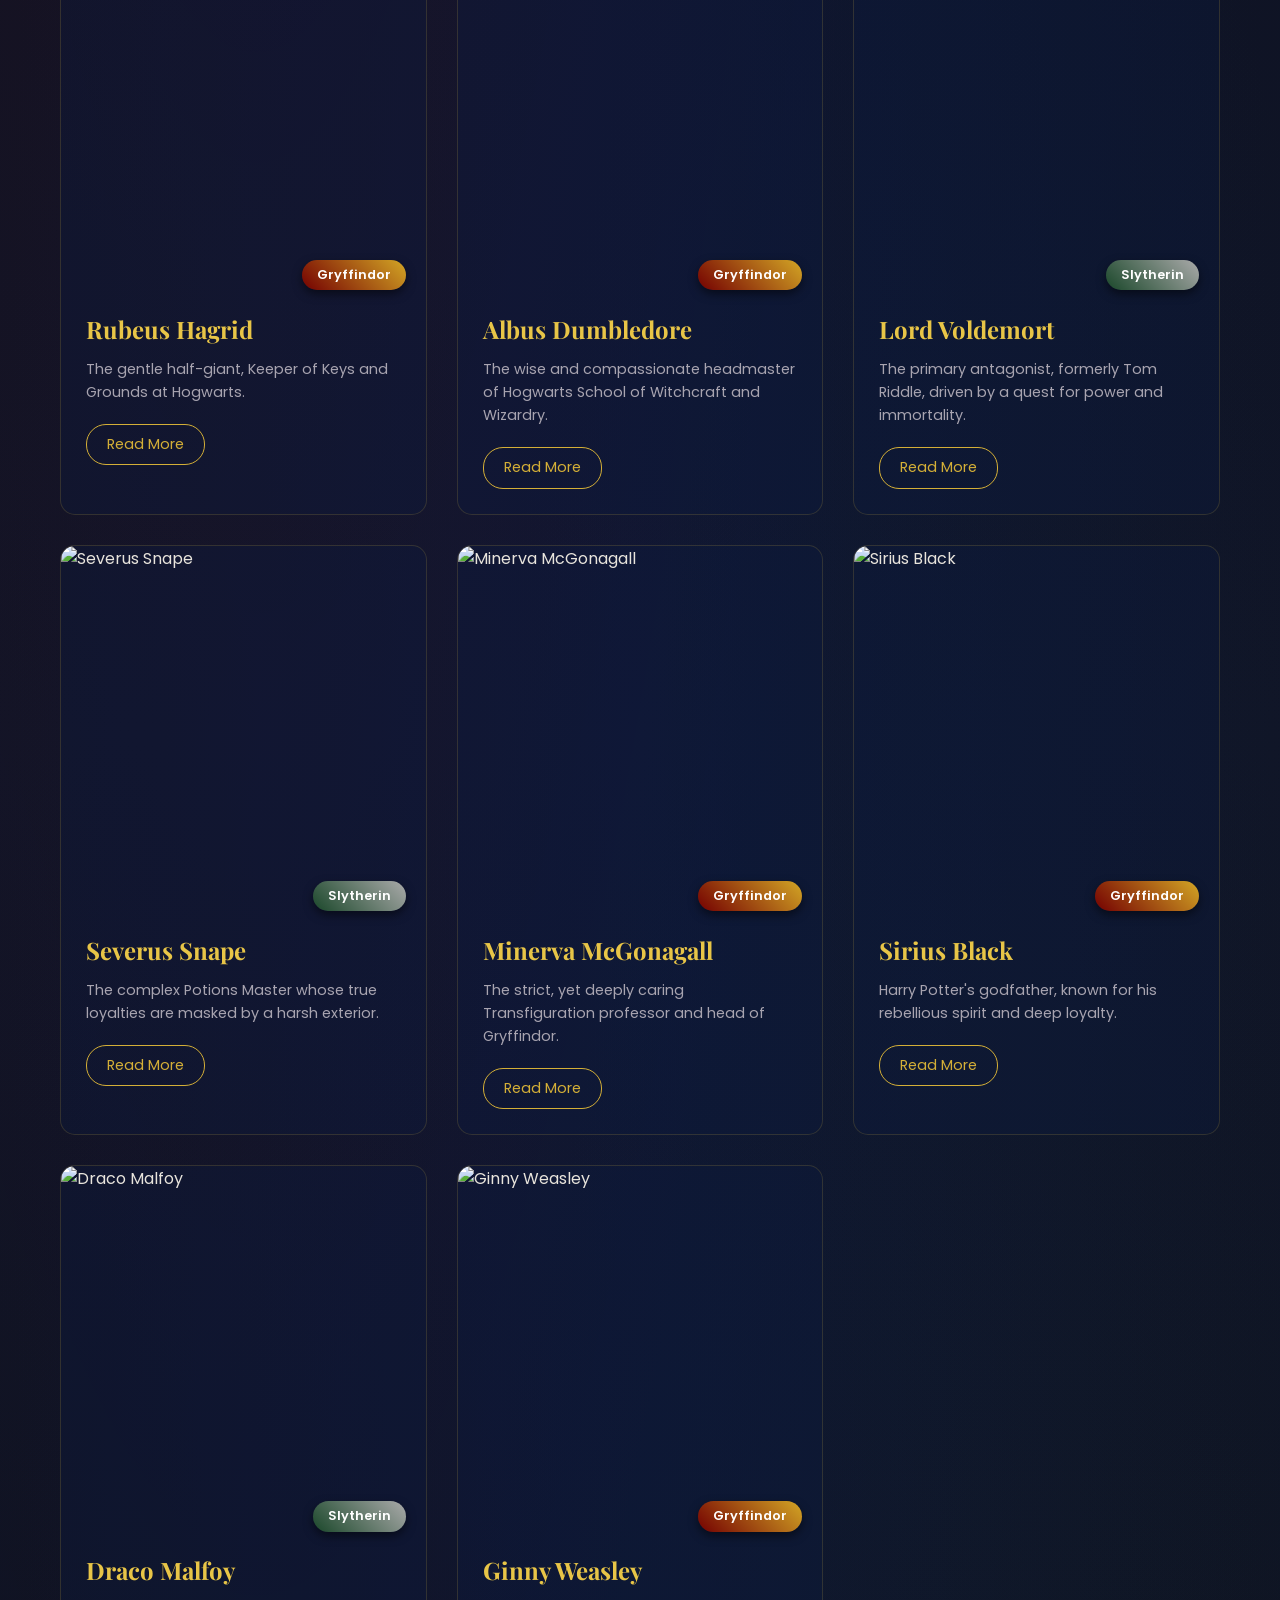
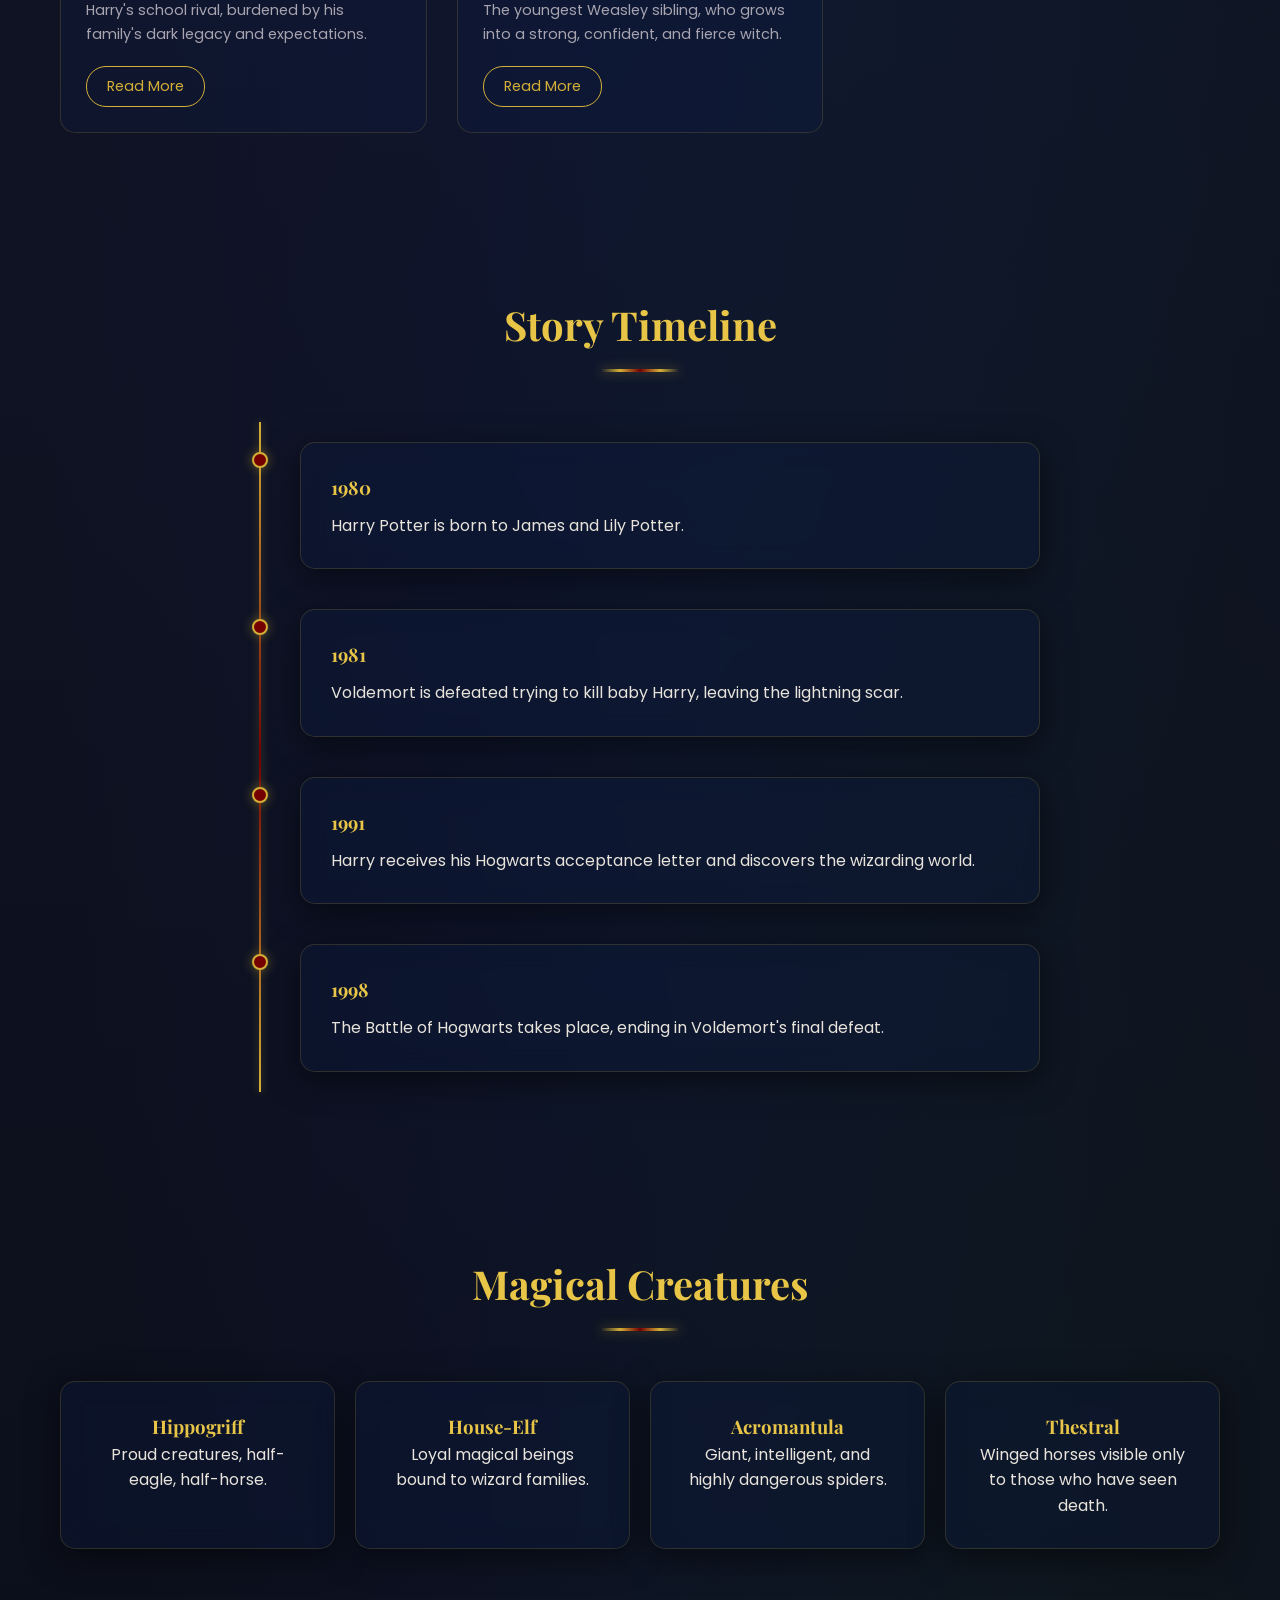
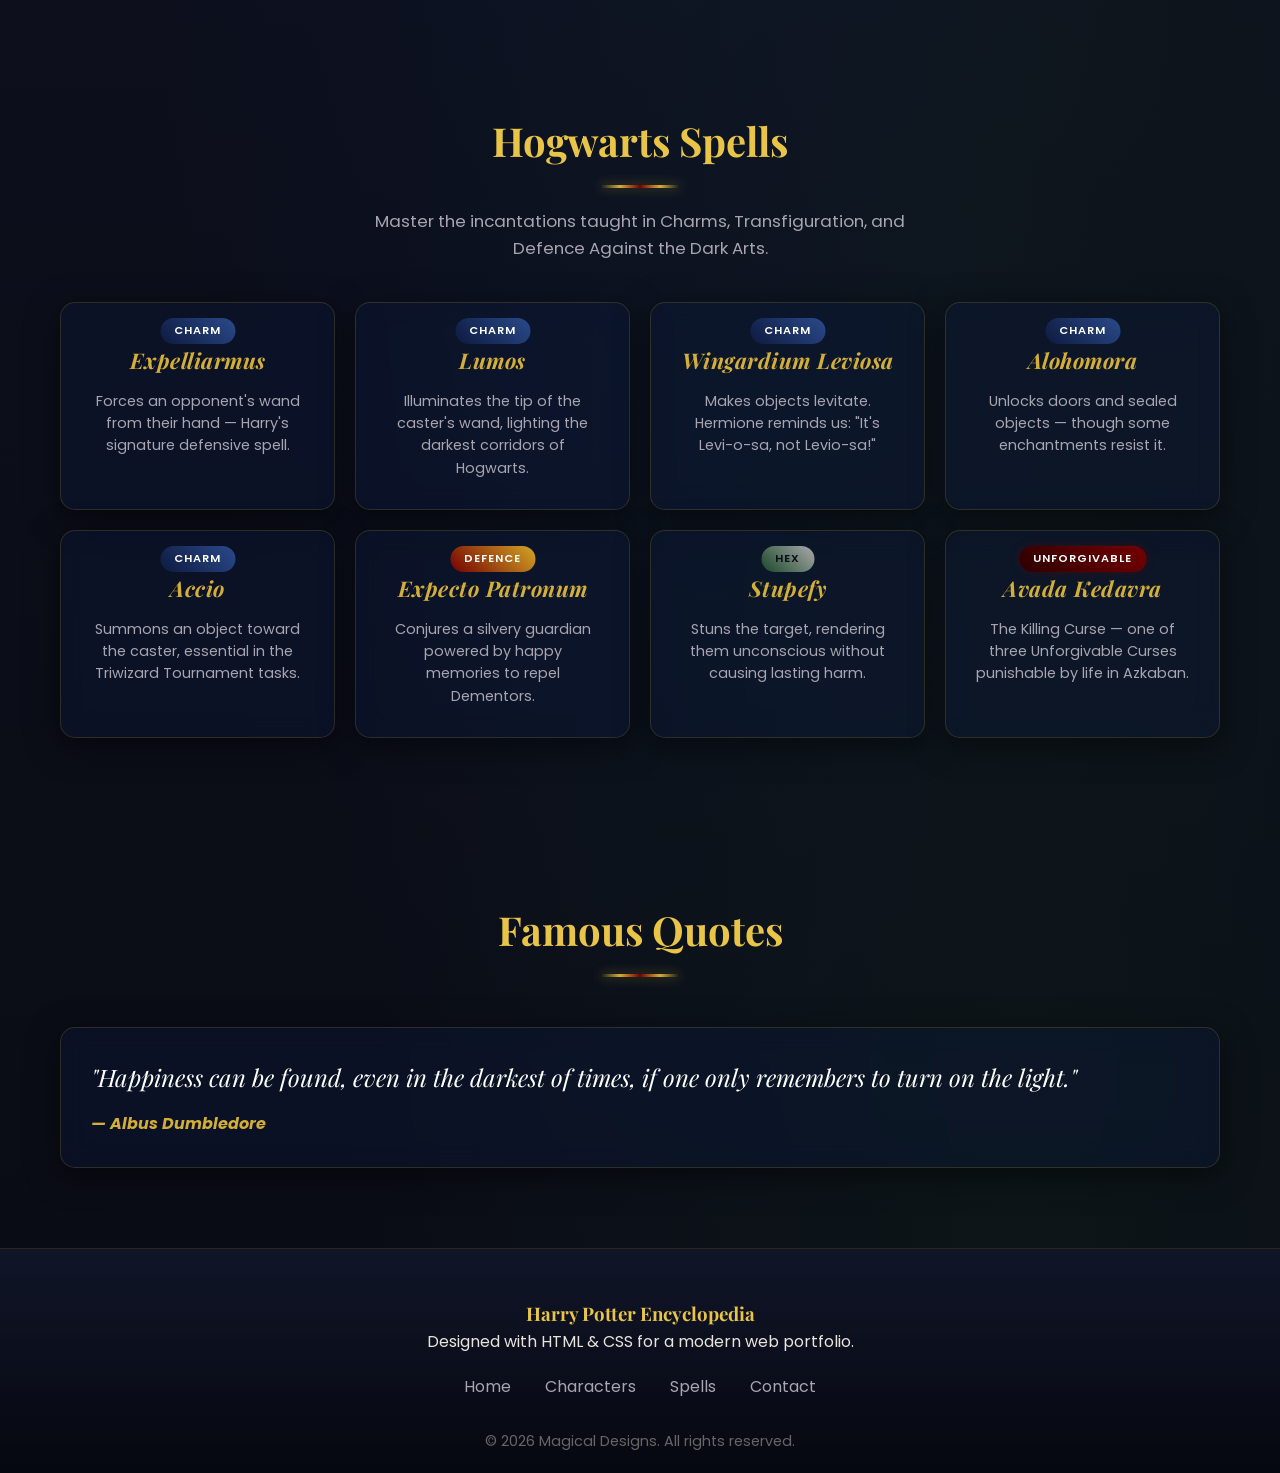
==== commit 63c977a2: "Add files via upload" ====
--- a/Harry Potter Characters.html
+++ b/Harry Potter Characters.html
@@ -1,329 +1,495 @@
-<!DOCTYPE html>
-<html lang="en">
-
-<head>
-    <meta charset="UTF-8">
-    <meta name="viewport" content="width=device-width, initial-scale=1.0">
-    <title>HARRY POTTER CHARACTERS</title>
-
-
-    <link href="harry potter.css" rel="stylesheet" />
-    <style>
-
-
-    </style>
-
-
-
-</head>
-
-<body>
-    <h1>Harry Potter Characters</h1>
-    <ul>
-
-        <h2>Harry Potter</h2>
-        <img src="https://assets.vogue.in/photos/5f23c04f1d33754d11eaf778/2:3/w_2560%2Cc_limit/harry-potter-philosophers-stone-portrait-8.jpg"
-            alt="Happy Potter" height="520" border="3px" />
-        <p>
-            <b>Harry Potter</b> is the central character of a globally beloved fantasy series written by J.K. Rowling.
-            Known as "The Boy Who Lived," he survived an attack from the dark wizard Lord Voldemort as a baby, which
-            left him with a lightning-shaped scar on his forehead. Harry grows up unaware of his magical heritage until
-            he is invited to attend Hogwarts School of Witchcraft and Wizardry, where he learns about magic, forms deep
-            friendships with Ron Weasley and Hermione Granger, and uncovers secrets about his family and destiny. Over
-            seven books, Harry faces numerous challenges, from competing in the dangerous Triwizard Tournament to
-            leading the resistance against Voldemort's return. As he learns about the wizarding world, Harry discovers
-            the importance of loyalty and the power of standing up for what is right, even when the odds are stacked
-            against him.
-
-            Throughout his journey, Harry grows from an insecure and lonely boy into a courageous leader who inspires
-            others to fight for justice. The series also delves into the complex relationships between characters,
-            including Harry's connection to his mentor, Professor Dumbledore, and his rivalry with Draco Malfoy. From
-            the discovery of the Philosopher's Stone to the final battle at Hogwarts, each adventure contributes to
-            Harry's growth and the ultimate resolution of the battle between good and evil. The magical creatures,
-            intricate lore, and dynamic characters make the Harry Potter series a timeless story that continues to
-            resonate with readers across generations.
-            <a href="https://en.wikipedia.org/wiki/Harry_Potter_(character)" target="_blank">Read more....</a>
-        </p>
-
-        <h2>Ron Weasley</h2>
-        <img src="https://i0.wp.com/longriverreview.com/wp-content/uploads/2018/04/image.png?fit=373%2C500&ssl=1"
-            alt="Ron Weasley" height="520" border="3px" />
-        <p>
-            <b>Ron Weasley</b> is Harry Potter's loyal best friend and a key character in J.K. Rowling's magical series.
-            As the sixth of seven siblings in the warm but chaotic Weasley family, Ron often struggles with feelings of
-            inadequacy but proves himself to be brave, resourceful, and fiercely loyal. A fellow Gryffindor at Hogwarts
-            School of Witchcraft and Wizardry, Ron stands by Harry through countless challenges, including the hunt for
-            Voldemort's Horcruxes. With his humor, kindness, and courage, Ron brings balance to the trio he shares with
-            Harry and Hermione, playing a vital role in their adventures.
-
-            Despite his insecurities about living in the shadow of his talented siblings and his modest upbringing, Ron
-            consistently demonstrates his worth by displaying unwavering support for his friends and quick thinking in
-            dire situations. From his skill at Wizard's Chess during their first year to his heroic destruction of a
-            Horcrux locket, Ron's contributions are critical to the trio's success. He also shares a heartwarming
-            romantic arc with Hermione, which grows from bickering friendship into a deep and enduring love.
-
-            Ron’s journey is one of self-discovery and acceptance, as he learns to overcome his fears and embrace his
-            unique qualities. His humor and down-to-earth nature provide moments of levity amidst the dark and dangerous
-            times they face, making him a beloved and relatable character in the series. Through Ron, readers are
-            reminded of the importance of loyalty, family, and friendship in overcoming life's greatest challenges.
-            <a href="https://en.wikipedia.org/wiki/Ron_Weasley" target="_blank">Read more....</a>
-        </p>
-
-
-
-        <h2>Hermione Granger</h2>
-        <img src="https://miro.medium.com/v2/resize:fit:1400/0*fZV8g-1uYh05uz3H" alt="Hermione Granger" height="520"
-            border="3px" />
-        <p>
-            <b>Hermione Granger</b> is one of Harry Potter's closest friends and a brilliant young witch in J.K.
-            Rowling's series. Born to non-magical parents, Hermione's intelligence, diligence, and love for learning
-            quickly make her the top student at Hogwarts School of Witchcraft and Wizardry. Her resourcefulness and vast
-            knowledge often save her friends in dire situations, proving her indispensable in their fight against
-            Voldemort. Despite her perfectionist nature, Hermione is deeply caring and fiercely loyal, forming an
-            unbreakable bond with Harry and Ron as they face countless challenges together.
-
-            Beyond her academic prowess, Hermione demonstrates remarkable courage and determination, often risking her
-            own safety to protect others. She is the driving force behind many of the trio’s plans, from brewing
-            Polyjuice Potion in their second year to devising strategies for finding and destroying Voldemort’s
-            Horcruxes. Hermione’s activism and compassion are also evident in her founding of S.P.E.W. (Society for the
-            Promotion of Elfish Welfare), showcasing her desire to fight for justice and equality in the wizarding
-            world.
-
-            As the series progresses, Hermione grows into a confident and powerful witch, balancing her logical mind
-            with her strong emotional connections. Her relationship with Ron evolves from playful bickering to a deep
-            and heartfelt romance, adding layers to her character. Hermione’s unwavering moral compass, sharp intellect,
-            and bravery make her an iconic and inspiring character, showing readers that true strength comes from both
-            the mind and the heart.
-            <a href="https://en.wikipedia.org/wiki/Hermione_Granger" target="_blank">Read more....</a>
-        </p>
-        <h2>Rubeus Hagrid </h2>
-        <img src="https://www.the-leaky-cauldron.org/wp-content/uploads/assets/Hagrid.jpg" alt="Rubeus Hagrid"
-            height="400" border="3px" />
-        <p>
-            <b>Rubeus Hagrid</b> is a beloved character in J.K. Rowling's Harry Potter series, known for his kind heart,
-            immense loyalty, and love for magical creatures. As the Keeper of Keys and Grounds at Hogwarts School of
-            Witchcraft and Wizardry, Hagrid plays a vital role in introducing Harry to the magical world and becomes one
-            of his first and most trusted friends. Despite his intimidating size as a half-giant, Hagrid is gentle and
-            compassionate, often caring for misunderstood creatures like Buckbeak the Hippogriff and Aragog the
-            Acromantula. His unwavering faith in the goodness of others and his bravery are evident throughout the
-            series, as he risks his own safety to protect those he cares about. Hagrid’s hut on the edge of the
-            Forbidden Forest becomes a place of comfort and guidance for Harry, Ron, and Hermione during their
-            adventures. His deep connection to both nature and the magical community reflects the importance of harmony
-            and understanding in a divided world.
-            <a href="https://en.wikipedia.org/wiki/Rubeus_Hagrid" target="_blank">Read more....</a>
-        </p>
-
-
-        <h2>Albus Dumbledore</h2>
-        <img src="https://fantasyfragment.com/wp-content/uploads/2023/06/Albus-Dumbledore-1024x683.jpg" alt="Dumbledore"
-            height="400" border="3px" />
-        <p>
-            <b>Albus Dumbledore</b> is the wise and compassionate headmaster of Hogwarts School of Witchcraft and
-            Wizardry in J.K. Rowling's Harry Potter series. Renowned as one of the most powerful and knowledgeable
-            wizards, Dumbledore is a mentor to Harry, guiding him in his fight against Lord Voldemort. Despite his
-            wisdom, he carries a tragic past and secrets that reveal his vulnerabilities. Dumbledore values love,
-            bravery, and the power of choice, embodying the series moral core. His guidance and sacrifices play a
-            pivotal role in Harry's journey to defeat darkness and restore hope to the wizarding world.
-
-            Beneath his calm and enigmatic exterior, Dumbledore's character is layered with complexity. His past,
-            particularly his relationship with his family and his youthful friendship with Gellert Grindelwald, shapes
-            his belief in the importance of power being tempered with responsibility and humility. His willingness to
-            admit his own mistakes and learn from them serves as a powerful example to those around him.
-
-            Throughout the series, Dumbledore's wisdom is conveyed through profound and thought-provoking quotes that
-            inspire readers and characters alike. Whether through his faith in the resilience of the human spirit or his
-            understanding of the sacrifices needed to overcome evil, Dumbledore leaves an enduring legacy. Even in
-            death, his presence continues to guide Harry, illustrating the lasting influence of a mentor's teachings.
-
-            Dumbledore’s blend of intellect, compassion, and humanity makes him one of the most iconic and beloved
-            characters in the Harry Potter universe.
-            <a href="https://en.wikipedia.org/wiki/Albus_Dumbledore" target="_blank">Read more....</a>
-        </p>
-        <h2>Lord Voldemort</h2>
-        <img src="https://images4.alphacoders.com/211/thumb-1920-211516.jpg" alt="Voldemort" height="400"
-            border="3px" />
-        <p>
-            <b>Lord Voldemort</b>, born as Tom Riddle, is the primary antagonist in the Harry Potter series, known for his quest for power and immortality. Raised in an orphanage and unaware of his magical heritage, Voldemort's rise to power is marked by his desire to purify the wizarding world by eliminating Muggle-borns and anyone he deems unworthy. He creates Horcruxes to split his soul and achieve immortality, making him nearly invincible. His terrifying influence and cruelty strike fear into the wizarding world, as he and his followers, the Death Eaters, wreak havoc. Voldemort's obsession was defeating Harry Potter, the child prophesied to bring about his downfall, becomes central to the plot. His character represents the dangers of absolute power, fear, and the dehumanization that comes with it.
-
-            Voldemort's descent into darkness begins at a young age, as he discovers his magical abilities and uses them to manipulate and harm others. Even as a student at Hogwarts, where he excels academically and gains the trust of many professors, he harbors a deep resentment toward his Muggle father and a desire for control. He begins to explore dark magic, seeking ways to become immortal, which leads to the creation of his Horcruxes—a process that involves the murder of others and a deliberate fragmentation of his soul.
-            
-            A
-            
-            Voldemort’s character is defined by his inability to feel compassion, empathy, or love, which ultimately becomes his greatest weakness. While he perceives these qualities as weaknesses in others, they are the very traits that enable Harry and his allies to prevail against him. 
-            
-            Despite his brilliance and magical prowess, Voldemort’s arrogance and inability to trust others leave him isolated, even among his followers. This contrasts sharply with the loyalty and friendship shared by Harry and his allies, further emphasizing the themes of love and unity that permeate the series.
-            
-            Voldemort’s ultimate defeat is not merely a physical battle but a moral and symbolic one, representing the triumph of selflessness, courage, and love over hatred and fear. 
-            <a href="https://en.wikipedia.org/wiki/Lord_Voldemort" target="_blank">Read more....</a>
-        </p>
-
-
-        <h2>Severus Snape</h2>
-        <img src="https://encrypted-tbn0.gstatic.com/images?q=tbn:ANd9GcQVyRMV3Hfoereo_0Z3yfy9br7op_l7uuYx8Q&s"
-            alt="Severus Snape" height="400" border="3px" />
-        <p>
-            <b>Severus Snape</b> is one of the most complex characters in the Harry Potter series. Initially portrayed as harsh and antagonistic, Snape serves as the Potions Master and later Defense Against the Dark Arts professor at Hogwarts. Although he displays open hostility toward Harry Potter, his true motivations and loyalties are revealed to be deeply rooted in his love for Lily Potter, Harry's mother. Once a Death Eater, Snape switches allegiances after Lily's death, becoming a double agent for Dumbledore and working tirelessly to protect Harry, often at great personal risk.
-
-            Snape’s troubled childhood and unrequited love for Lily shape his bitter and guarded demeanor. Despite his flaws and resentment toward Harry, who reminds him of James Potter, Snape consistently acts to aid him in the fight against Voldemort. His greatest sacrifice comes when he provides crucial information to ensure Voldemort’s defeat, with his true heroism revealed after his death.
-            
-            The revelation of his enduring love for Lily and the memory of his patronus—a silver doe—solidify Snape’s role as a tragic yet pivotal figure. Harry later honors him by naming one of his sons Albus Severus, recognizing him as “the bravest man he ever knew.” Snape’s story of redemption and sacrifice highlights the complexities of human nature and the power of love.
-            <a href="https://en.wikipedia.org/wiki/Severus_Snape" target="_blank">Read more....</a>
-        </p>
-
-
-
-        <h2>Minerva McGonagall </h2>
-        <img src="https://pyxis.nymag.com/v1/imgs/856/ad7/637868dd7c23862ac68381ec2373470e3f-06-minerva-mcgonagall.rsocial.w1200.jpg"
-            alt="Minerva McGonagall" height="400" border="3px" />
-        <p>
-            <b>Minerva McGonagall</b> is a highly respected character in the Harry Potter series, known for her strict
-            yet caring nature. As the head of Gryffindor House and the Transfiguration professor at Hogwarts School of
-            Witchcraft and Wizardry, she plays a vital role in shaping the students' magical education. A fierce and
-            skilled witch, McGonagall is a staunch supporter of Harry Potter and his friends, often going to great
-            lengths to protect them. She is also known for her ability to transform into a cat, showcasing her mastery
-            of Transfiguration. McGonagall's unwavering sense of justice and loyalty to Hogwarts make her a crucial
-            figure in the fight against Lord Voldemort, and she serves as a steady source of wisdom and strength for
-            both students and staff.
-
-            Beyond her firm exterior, McGonagall has a deep sense of compassion and care for her students, particularly
-            during times of crisis. She displays incredible bravery and resilience, leading the defense of Hogwarts
-            during the Battle of Hogwarts and standing firm against the forces of evil. Her quick thinking and
-            commanding presence make her a natural leader, earning the respect and admiration of both her colleagues and
-            students.
-
-            McGonagall’s backstory adds depth to her character, revealing her struggles as a young witch torn between
-            her magical and Muggle heritage. Her dedication to teaching and her fierce love for Hogwarts reflect her
-            commitment to the next generation of witches and wizards. Despite her no-nonsense demeanor, she has moments
-            of wit and warmth, endearing her to readers and fans of the series.
-
-            As a mentor, protector, and leader, McGonagall exemplifies strength, integrity, and wisdom, making her one
-            of the most iconic and beloved figures in the wizarding world.
-
-
-            <a href="https://en.wikipedia.org/wiki/Minerva_McGonagall" target="_blank">Read more....</a>
-        </p>
-
-
-
-        <h2>Sirius Black</h2>
-        <img src="https://variety.com/wp-content/uploads/2023/12/Screen-Shot-2023-12-29-at-8.52.12-AM.png"
-            alt="Sirius Black" height="400" border="3px" />
-        <p>
-            <b>Sirius Black</b> is a key character in the Harry Potter series, known for his rebellious spirit and deep
-            loyalty to his friends. A member of Gryffindor House at Hogwarts School of Witchcraft and Wizardry, Sirius
-            is best known as Harry Potter's godfather. Initially believed to be a traitor and imprisoned for the
-            betrayal of Harry's parents, Sirius is later revealed to be innocent, having been wrongly accused. With his
-            charismatic and daring personality, he becomes a father figure to Harry, offering guidance and support in
-            the fight against Lord Voldemort. Despite his tragic past, Sirius remains fiercely loyal to his friends and
-            is willing to sacrifice everything for the greater good. His untimely death marks a pivotal moment in
-            Harry's journey, symbolizing the harsh realities of the battle between good and evil.
-
-            Sirius comes from the ancient and aristocratic Black family, a lineage that prides itself on its pure-blood
-            wizarding heritage. However, he defies his family's beliefs, rejecting their prejudice against Muggles and
-            Muggle-borns, which leads to his estrangement from them. This rebellious streak further highlights his
-            commitment to justice and equality, as he finds a true family in his friends, particularly James Potter,
-            Remus Lupin, and Peter Pettigrew, with whom he forms the Marauders at Hogwarts.
-
-            As an Animagus, Sirius transforms into a large black dog, earning him the nickname "Padfoot." This ability
-            not only showcases his magical skill but also aids in his loyalty to his friends, particularly during the
-            time he helps Remus Lupin during his transformations into a werewolf. After escaping the unjust confines of
-            Azkaban, Sirius becomes a key figure in the Order of the Phoenix, dedicating himself to fighting against
-            Voldemort’s resurgence.
-
-            Sirius’s relationship with Harry is deeply emotional, as he provides Harry with a sense of family and
-            belonging, something Harry has longed for his entire life. Despite his recklessness and tendency to act on
-            impulse, Sirius's love for Harry is undeniable, and he consistently puts Harry's safety and well-being above
-            his own. His death at the hands of Bellatrix Lestrange in the Department of Mysteries is a devastating loss,
-            representing the cost of war and the sacrifices made by those fighting for a better world.
-
-            Sirius Black’s legacy is one of courage, loyalty, and defiance in the face of oppression, making him a
-            complex and memorable character in the Harry Potter series.
-
-
-            <a href="https://en.wikipedia.org/wiki/Sirius_Black" target="_blank">Read more....</a>
-        </p>
-
-
-
-        <h2>Draco Malfoy</h2>
-        <img src="https://miro.medium.com/v2/resize:fit:1400/1*3u1GM9w8XN2A704Dd3DbDQ@2x.jpeg" alt="Draco Malfoy"
-            height="520" border="3px" />
-
-
-
-        <p>
-            <b>Draco Malfoy</b> is a prominent character in the Harry Potter series, known for his rivalry with Harry
-            Potter. As a student at Hogwarts School of Witchcraft and Wizardry, Draco is sorted into Slytherin and often
-            embodies the qualities of his house, such as ambition and a sense of superiority. Raised in a family that
-            supports Lord Voldemort, Draco initially displays arrogance and prejudice, often bullying Harry and his
-            friends. However, as the series progresses, his character becomes more complex, struggling with his loyalty
-            to his family and his growing awareness of the consequences of his actions. Despite his flaws, Draco's
-            journey highlights the themes of redemption and the power of choice.
-
-            Draco is heavily influenced by his parents, Lucius and Narcissa Malfoy, who instill in him a strong belief
-            in pure-blood superiority and allegiance to the Dark Lord. This upbringing shapes his early interactions at
-            Hogwarts, where he seeks to assert his status and align himself with powerful allies. However, beneath his
-            confident and condescending exterior lies a young boy burdened by the expectations of his family and the
-            fear of failure.
-
-            As the war against Voldemort intensifies, Draco is forced into increasingly dangerous situations, including
-            his task to assassinate Albus Dumbledore. His hesitance and visible distress during these moments reveal his
-            inner turmoil and reluctance to embrace the darkness thrust upon him. Rather than being inherently cruel,
-            Draco's actions often stem from fear and the pressures of living up to his family's legacy.
-
-            Despite his antagonistic behavior toward Harry, there are glimpses of Draco's potential for change,
-            especially in the later years. By the end of the series, his survival and decision to walk away from
-            Voldemort's ideology suggest a shift in his character, as he begins to prioritize the safety of his family
-            over blind loyalty to the Dark Lord.
-
-            Draco’s story arc serves as a reminder that people are shaped by their circumstances, but they also possess
-            the ability to make different choices. His evolution from an arrogant bully to a more reflective and
-            conflicted individual adds depth to his character, making him one of the more nuanced figures in the Harry
-            Potter series. <a href="https://en.wikipedia.org/wiki/Draco_Malfoy" target="_blank">Read more....</a>
-
-        </p>
-
-        <h2>Ginny Weasley</h2>
-        <img src="https://upload.wikimedia.org/wikipedia/en/e/e7/Ginny_Weasley_poster.jpg" alt="Ginny Weasley"
-            height="520" border="3px" />
-        <p>
-            <b>Ginny Weasley</b> is a central character in the Harry Potter series, known for her courage,
-            determination, and fierce loyalty to her family and friends. The youngest of the Weasley siblings, Ginny
-            starts off as a shy and sweet girl but grows into a strong and confident witch as the series progresses. She
-            is a talented witch, excelling in various magical subjects, and becomes an important member of Dumbledore's
-            Army, fighting against Lord Voldemort and his followers. Ginny develops a romantic relationship with Harry
-            Potter, and their bond deepens as they face numerous challenges together. Ginny is not only a skilled
-            Quidditch player but also a natural leader, showing her strength and resilience, particularly during the
-            Battle of Hogwarts. Her character represents the themes of personal growth and bravery, as she plays a key
-            role in the fight for good.
-
-            Ginny's journey is marked by her ability to overcome personal struggles and rise to meet challenges with
-            remarkable courage. Her experience with Tom Riddle's diary in her first year at Hogwarts is a defining
-            moment, as she manages to recover from a traumatic ordeal and emerge stronger than ever. This resilience
-            becomes a hallmark of her character, enabling her to face danger with unwavering determination.
-
-            In addition to her magical abilities, Ginny's wit and fiery personality make her stand out. She often
-            displays a sharp sense of humor and an unyielding spirit, whether she’s standing up to her brothers or
-            facing the threats posed by Voldemort’s forces. Her confidence and self-assuredness grow throughout the
-            series, earning her respect from friends and allies alike.
-
-            As a skilled Chaser and later Seeker for the Gryffindor Quidditch team, Ginny’s athletic talent and
-            competitive nature further demonstrate her drive and tenacity. After the war, she goes on to play Quidditch
-            professionally for the Holyhead Harpies, fulfilling her dreams and showcasing her independence.
-
-            Ginny’s role as a supportive sister and friend adds depth to her character. She is deeply loyal to her
-            family, often offering encouragement and standing by them during their darkest moments. Her relationship
-            with Harry is built on mutual respect and understanding, and she becomes one of his greatest sources of
-            strength as they both navigate the challenges of war and loss.
-
-            Ultimately, Ginny Weasley’s character arc is a testament to the power of resilience, love, and bravery,
-            making her an integral part of the Harry Potter series and a source of inspiration for readers.
-            <a href="https://en.wikipedia.org/wiki/Ginny_Weasley" target="_blank">Read more....</a>
-        </p>
-
-
-    </ul>
-
-</body>
-
+<!DOCTYPE html>
+<html lang="en">
+<head>
+    <meta charset="UTF-8">
+    <meta name="viewport" content="width=device-width, initial-scale=1.0">
+    <title>Harry Potter | The Ultimate Encyclopedia</title>
+    <link rel="preconnect" href="https://fonts.googleapis.com">
+    <link rel="preconnect" href="https://fonts.gstatic.com" crossorigin>
+    <link href="https://fonts.googleapis.com/css2?family=Cinzel:wght@400;600;700&family=Playfair+Display:ital,wght@0,400;0,700;1,400&family=Poppins:wght@300;400;500;600&display=swap" rel="stylesheet">
+    
+    <link rel="stylesheet" href="harry%20potter.css">
+</head>
+<body>
+
+    <header class="navbar">
+        <div class="nav-container">
+            <a href="#" class="logo">H<span>.</span>P<span>.</span></a>
+            <input type="checkbox" id="menu-toggle" class="menu-toggle">
+            <label for="menu-toggle" class="hamburger">&#9776;</label>
+            <nav class="nav-links">
+                <a href="#home">Home</a>
+                <a href="#about">About</a>
+                <a href="#houses">Houses</a>
+                <a href="#characters">Characters</a>
+                <a href="#timeline">Timeline</a>
+                <a href="#creatures">Creatures</a>
+                <a href="#spells">Spells</a>
+            </nav>
+        </div>
+    </header>
+
+    <section id="home" class="hero">
+        <div class="hero-content">
+            <div class="acceptance-letter">
+                <div class="letter-crest">
+                    <img src="images/hogwarts-logo.png" alt="Hogwarts crest">
+                </div>
+                <p class="letter-school">Hogwarts School of Witchcraft and Wizardry</p>
+                <p class="letter-dear">Dear Visitor,</p>
+                <p class="letter-body">We are pleased to inform you that you have been accepted at <strong>Hogwarts School of Witchcraft and Wizardry</strong>. Please find enclosed a list of all necessary enchantments, ancient houses, and legendary figures awaiting your discovery within <em>Wizard Verse</em>.</p>
+                <p class="letter-body">Term begins upon your arrival. We await your owl—or your scroll—by no later than midnight.</p>
+                <p class="letter-sign">Yours sincerely,</p>
+                <p class="letter-name">Minerva McGonagall</p>
+                <p class="letter-title">Deputy Headmistress</p>
+                <div class="letter-seal" aria-hidden="true"><span>H</span></div>
+            </div>
+            <h1>Wizard Verse</h1>
+            <p>Discover the legendary characters, ancient houses, and dark secrets of Hogwarts.</p>
+            <a href="#characters" class="btn-primary">Explore Characters</a>
+        </div>
+    </section>
+
+    <section id="about" class="about section-padding">
+        <div class="container">
+            <h2 class="section-title">About Hogwarts</h2>
+            <div class="glass-box">
+                <p>Hogwarts School of Witchcraft and Wizardry is the British wizarding school, located in the Scottish Highlands. It takes students from Great Britain and Ireland. The school is considered to be one of the finest magical institutions in the wizarding world. The castle is supported by magic and boasts shifting staircases, hidden secrets, and a rich, storied history.</p>
+            </div>
+        </div>
+    </section>
+
+    <section id="houses" class="houses section-padding">
+        <div class="container">
+            <h2 class="section-title">Hogwarts Houses</h2>
+            <div class="grid-4">
+                <div class="house-card gryffindor-card">
+                    <img src="images/gryffindor.png" alt="Gryffindor crest" class="house-crest">
+                    <h3>Gryffindor</h3>
+                    <p>Bravery, daring, nerve, and chivalry.</p>
+                </div>
+                <div class="house-card slytherin-card">
+                    <img src="images/slytherin.png" alt="Slytherin crest" class="house-crest">
+                    <h3>Slytherin</h3>
+                    <p>Ambition, cunning, leadership, and resourcefulness.</p>
+                </div>
+                <div class="house-card ravenclaw-card">
+                    <img src="images/ravenclaw.png" alt="Ravenclaw crest" class="house-crest">
+                    <h3>Ravenclaw</h3>
+                    <p>Intelligence, learning, wisdom and wit.</p>
+                </div>
+                <div class="house-card hufflepuff-card">
+                    <img src="images/hufflepuff.png" alt="Hufflepuff crest" class="house-crest">
+                    <h3>Hufflepuff</h3>
+                    <p>Hard work, patience, justice, and loyalty.</p>
+                </div>
+            </div>
+        </div>
+    </section>
+
+    <section id="characters" class="characters section-padding">
+        <div class="container">
+            <h2 class="section-title">Iconic Characters</h2>
+            <div class="grid-3">
+                
+                <div class="char-card">
+                    <div class="img-wrapper">
+                        <img src="images/harry.png" alt="Harry Potter">
+                    </div>
+                    <div class="char-info">
+                        <span class="badge b-gryffindor">Gryffindor</span>
+                        <h3>Harry Potter</h3>
+                        <p>The central character of the globally beloved fantasy series, known as "The Boy Who Lived."</p>
+                        <a href="#modal-harry" class="btn-outline">Read More</a>
+                    </div>
+                </div>
+
+                <div class="char-card">
+                    <div class="img-wrapper">
+                        <img src="images/ron.png" alt="Ron Weasley">
+                    </div>
+                    <div class="char-info">
+                        <span class="badge b-gryffindor">Gryffindor</span>
+                        <h3>Ron Weasley</h3>
+                        <p>Harry Potter's loyal best friend, known for his bravery, humor, and heart.</p>
+                        <a href="#modal-ron" class="btn-outline">Read More</a>
+                    </div>
+                </div>
+
+                <div class="char-card">
+                    <div class="img-wrapper">
+                        <img src="images/hermione.png" alt="Hermione Granger">
+                    </div>
+                    <div class="char-info">
+                        <span class="badge b-gryffindor">Gryffindor</span>
+                        <h3>Hermione Granger</h3>
+                        <p>A brilliant young witch whose intelligence and diligence repeatedly save her friends.</p>
+                        <a href="#modal-hermione" class="btn-outline">Read More</a>
+                    </div>
+                </div>
+
+                <div class="char-card">
+                    <div class="img-wrapper">
+                        <img src="images/hagrid.png" alt="Rubeus Hagrid">
+                    </div>
+                    <div class="char-info">
+                        <span class="badge b-gryffindor">Gryffindor</span>
+                        <h3>Rubeus Hagrid</h3>
+                        <p>The gentle half-giant, Keeper of Keys and Grounds at Hogwarts.</p>
+                        <a href="#modal-hagrid" class="btn-outline">Read More</a>
+                    </div>
+                </div>
+
+                <div class="char-card">
+                    <div class="img-wrapper">
+                        <img src="images/dumbledore.png" alt="Albus Dumbledore">
+                    </div>
+                    <div class="char-info">
+                        <span class="badge b-gryffindor">Gryffindor</span>
+                        <h3>Albus Dumbledore</h3>
+                        <p>The wise and compassionate headmaster of Hogwarts School of Witchcraft and Wizardry.</p>
+                        <a href="#modal-dumbledore" class="btn-outline">Read More</a>
+                    </div>
+                </div>
+
+                <div class="char-card">
+                    <div class="img-wrapper">
+                        <img src="images/voldemort.png" alt="Lord Voldemort">
+                    </div>
+                    <div class="char-info">
+                        <span class="badge b-slytherin">Slytherin</span>
+                        <h3>Lord Voldemort</h3>
+                        <p>The primary antagonist, formerly Tom Riddle, driven by a quest for power and immortality.</p>
+                        <a href="#modal-voldemort" class="btn-outline">Read More</a>
+                    </div>
+                </div>
+
+                <div class="char-card">
+                    <div class="img-wrapper">
+                        <img src="images/snape.png" alt="Severus Snape">
+                    </div>
+                    <div class="char-info">
+                        <span class="badge b-slytherin">Slytherin</span>
+                        <h3>Severus Snape</h3>
+                        <p>The complex Potions Master whose true loyalties are masked by a harsh exterior.</p>
+                        <a href="#modal-snape" class="btn-outline">Read More</a>
+                    </div>
+                </div>
+
+                <div class="char-card">
+                    <div class="img-wrapper">
+                        <img src="images/mcgonagall.png" alt="Minerva McGonagall">
+                    </div>
+                    <div class="char-info">
+                        <span class="badge b-gryffindor">Gryffindor</span>
+                        <h3>Minerva McGonagall</h3>
+                        <p>The strict, yet deeply caring Transfiguration professor and head of Gryffindor.</p>
+                        <a href="#modal-mcgonagall" class="btn-outline">Read More</a>
+                    </div>
+                </div>
+
+                <div class="char-card">
+                    <div class="img-wrapper">
+                        <img src="images/sirius.png" alt="Sirius Black">
+                    </div>
+                    <div class="char-info">
+                        <span class="badge b-gryffindor">Gryffindor</span>
+                        <h3>Sirius Black</h3>
+                        <p>Harry Potter's godfather, known for his rebellious spirit and deep loyalty.</p>
+                        <a href="#modal-sirius" class="btn-outline">Read More</a>
+                    </div>
+                </div>
+
+                <div class="char-card">
+                    <div class="img-wrapper">
+                        <img src="images/draco.png" alt="Draco Malfoy">
+                    </div>
+                    <div class="char-info">
+                        <span class="badge b-slytherin">Slytherin</span>
+                        <h3>Draco Malfoy</h3>
+                        <p>Harry's school rival, burdened by his family's dark legacy and expectations.</p>
+                        <a href="#modal-draco" class="btn-outline">Read More</a>
+                    </div>
+                </div>
+
+                <div class="char-card">
+                    <div class="img-wrapper">
+                        <img src="images/ginny.png" alt="Ginny Weasley">
+                    </div>
+                    <div class="char-info">
+                        <span class="badge b-gryffindor">Gryffindor</span>
+                        <h3>Ginny Weasley</h3>
+                        <p>The youngest Weasley sibling, who grows into a strong, confident, and fierce witch.</p>
+                        <a href="#modal-ginny" class="btn-outline">Read More</a>
+                    </div>
+                </div>
+
+            </div>
+        </div>
+    </section>
+
+    <section id="timeline" class="timeline section-padding">
+        <div class="container">
+            <h2 class="section-title">Story Timeline</h2>
+            <div class="timeline-container">
+                <div class="timeline-item">
+                    <div class="timeline-dot"></div>
+                    <div class="timeline-content glass-box">
+                        <h3>1980</h3>
+                        <p>Harry Potter is born to James and Lily Potter.</p>
+                    </div>
+                </div>
+                <div class="timeline-item">
+                    <div class="timeline-dot"></div>
+                    <div class="timeline-content glass-box">
+                        <h3>1981</h3>
+                        <p>Voldemort is defeated trying to kill baby Harry, leaving the lightning scar.</p>
+                    </div>
+                </div>
+                <div class="timeline-item">
+                    <div class="timeline-dot"></div>
+                    <div class="timeline-content glass-box">
+                        <h3>1991</h3>
+                        <p>Harry receives his Hogwarts acceptance letter and discovers the wizarding world.</p>
+                    </div>
+                </div>
+                <div class="timeline-item">
+                    <div class="timeline-dot"></div>
+                    <div class="timeline-content glass-box">
+                        <h3>1998</h3>
+                        <p>The Battle of Hogwarts takes place, ending in Voldemort's final defeat.</p>
+                    </div>
+                </div>
+            </div>
+        </div>
+    </section>
+
+    <section id="creatures" class="creatures section-padding">
+        <div class="container">
+            <h2 class="section-title">Magical Creatures</h2>
+            <div class="grid-4">
+                <div class="glass-box text-center">
+                    <h3>Hippogriff</h3>
+                    <p>Proud creatures, half-eagle, half-horse.</p>
+                </div>
+                <div class="glass-box text-center">
+                    <h3>House-Elf</h3>
+                    <p>Loyal magical beings bound to wizard families.</p>
+                </div>
+                <div class="glass-box text-center">
+                    <h3>Acromantula</h3>
+                    <p>Giant, intelligent, and highly dangerous spiders.</p>
+                </div>
+                <div class="glass-box text-center">
+                    <h3>Thestral</h3>
+                    <p>Winged horses visible only to those who have seen death.</p>
+                </div>
+            </div>
+        </div>
+    </section>
+
+    <section id="spells" class="spells section-padding">
+        <div class="container">
+            <h2 class="section-title">Hogwarts Spells</h2>
+            <p class="section-intro">Master the incantations taught in Charms, Transfiguration, and Defence Against the Dark Arts.</p>
+            <div class="grid-4">
+                <div class="glass-box spell-card">
+                    <span class="spell-type spell-charm">Charm</span>
+                    <h3 class="spell-name">Expelliarmus</h3>
+                    <p>Forces an opponent's wand from their hand — Harry's signature defensive spell.</p>
+                </div>
+                <div class="glass-box spell-card">
+                    <span class="spell-type spell-charm">Charm</span>
+                    <h3 class="spell-name">Lumos</h3>
+                    <p>Illuminates the tip of the caster's wand, lighting the darkest corridors of Hogwarts.</p>
+                </div>
+                <div class="glass-box spell-card">
+                    <span class="spell-type spell-charm">Charm</span>
+                    <h3 class="spell-name">Wingardium Leviosa</h3>
+                    <p>Makes objects levitate. Hermione reminds us: "It's Levi-o-sa, not Levio-sa!"</p>
+                </div>
+                <div class="glass-box spell-card">
+                    <span class="spell-type spell-charm">Charm</span>
+                    <h3 class="spell-name">Alohomora</h3>
+                    <p>Unlocks doors and sealed objects — though some enchantments resist it.</p>
+                </div>
+                <div class="glass-box spell-card">
+                    <span class="spell-type spell-charm">Charm</span>
+                    <h3 class="spell-name">Accio</h3>
+                    <p>Summons an object toward the caster, essential in the Triwizard Tournament tasks.</p>
+                </div>
+                <div class="glass-box spell-card">
+                    <span class="spell-type spell-defence">Defence</span>
+                    <h3 class="spell-name">Expecto Patronum</h3>
+                    <p>Conjures a silvery guardian powered by happy memories to repel Dementors.</p>
+                </div>
+                <div class="glass-box spell-card">
+                    <span class="spell-type spell-hex">Hex</span>
+                    <h3 class="spell-name">Stupefy</h3>
+                    <p>Stuns the target, rendering them unconscious without causing lasting harm.</p>
+                </div>
+                <div class="glass-box spell-card">
+                    <span class="spell-type spell-curse">Unforgivable</span>
+                    <h3 class="spell-name">Avada Kedavra</h3>
+                    <p>The Killing Curse — one of three Unforgivable Curses punishable by life in Azkaban.</p>
+                </div>
+            </div>
+        </div>
+    </section>
+
+    <section class="quotes section-padding">
+        <div class="container">
+            <h2 class="section-title">Famous Quotes</h2>
+            <div class="quote-box glass-box">
+                <blockquote>"Happiness can be found, even in the darkest of times, if one only remembers to turn on the light."</blockquote>
+                <cite>— Albus Dumbledore</cite>
+            </div>
+        </div>
+    </section>
+
+    <footer class="footer">
+        <div class="container">
+            <div class="footer-content">
+                <h3>Harry Potter Encyclopedia</h3>
+                <p>Designed with HTML & CSS for a modern web portfolio.</p>
+                <div class="footer-links">
+                    <a href="#home">Home</a>
+                    <a href="#characters">Characters</a>
+                    <a href="#spells">Spells</a>
+                    <a href="#">Contact</a>
+                </div>
+            </div>
+            <p class="copyright">&copy; 2026 Magical Designs. All rights reserved.</p>
+        </div>
+    </footer>
+
+    <div id="modal-harry" class="modal">
+        <div class="modal-box glass-box">
+            <a href="#characters" class="close-btn">&times;</a>
+            <h2>Harry Potter</h2>
+            <p><b>Harry Potter</b> is the central character of a globally beloved fantasy series written by J.K. Rowling. Known as "The Boy Who Lived," he survived an attack from the dark wizard Lord Voldemort as a baby, which left him with a lightning-shaped scar on his forehead. Harry grows up unaware of his magical heritage until he is invited to attend Hogwarts School of Witchcraft and Wizardry, where he learns about magic, forms deep friendships with Ron Weasley and Hermione Granger, and uncovers secrets about his family and destiny. Over seven books, Harry faces numerous challenges, from competing in the dangerous Triwizard Tournament to leading the resistance against Voldemort's return. As he learns about the wizarding world, Harry discovers the importance of loyalty and the power of standing up for what is right, even when the odds are stacked against him.</p>
+            <p>Throughout his journey, Harry grows from an insecure and lonely boy into a courageous leader who inspires others to fight for justice. The series also delves into the complex relationships between characters, including Harry's connection to his mentor, Professor Dumbledore, and his rivalry with Draco Malfoy. From the discovery of the Philosopher's Stone to the final battle at Hogwarts, each adventure contributes to Harry's growth and the ultimate resolution of the battle between good and evil. The magical creatures, intricate lore, and dynamic characters make the Harry Potter series a timeless story that continues to resonate with readers across generations.</p>
+            <a href="https://en.wikipedia.org/wiki/Harry_Potter_(character)" target="_blank" class="wiki-link">Read full Wiki</a>
+        </div>
+    </div>
+
+    <div id="modal-ron" class="modal">
+        <div class="modal-box glass-box">
+            <a href="#characters" class="close-btn">&times;</a>
+            <h2>Ron Weasley</h2>
+            <p><b>Ron Weasley</b> is Harry Potter's loyal best friend and a key character in J.K. Rowling's magical series. As the sixth of seven siblings in the warm but chaotic Weasley family, Ron often struggles with feelings of inadequacy but proves himself to be brave, resourceful, and fiercely loyal. A fellow Gryffindor at Hogwarts School of Witchcraft and Wizardry, Ron stands by Harry through countless challenges, including the hunt for Voldemort's Horcruxes. With his humor, kindness, and courage, Ron brings balance to the trio he shares with Harry and Hermione, playing a vital role in their adventures.</p>
+            <p>Despite his insecurities about living in the shadow of his talented siblings and his modest upbringing, Ron consistently demonstrates his worth by displaying unwavering support for his friends and quick thinking in dire situations. From his skill at Wizard's Chess during their first year to his heroic destruction of a Horcrux locket, Ron's contributions are critical to the trio's success. He also shares a heartwarming romantic arc with Hermione, which grows from bickering friendship into a deep and enduring love.</p>
+            <p>Ron’s journey is one of self-discovery and acceptance, as he learns to overcome his fears and embrace his unique qualities. His humor and down-to-earth nature provide moments of levity amidst the dark and dangerous times they face, making him a beloved and relatable character in the series. Through Ron, readers are reminded of the importance of loyalty, family, and friendship in overcoming life's greatest challenges.</p>
+            <a href="https://en.wikipedia.org/wiki/Ron_Weasley" target="_blank" class="wiki-link">Read full Wiki</a>
+        </div>
+    </div>
+
+    <div id="modal-hermione" class="modal">
+        <div class="modal-box glass-box">
+            <a href="#characters" class="close-btn">&times;</a>
+            <h2>Hermione Granger</h2>
+            <p><b>Hermione Granger</b> is one of Harry Potter's closest friends and a brilliant young witch in J.K. Rowling's series. Born to non-magical parents, Hermione's intelligence, diligence, and love for learning quickly make her the top student at Hogwarts School of Witchcraft and Wizardry. Her resourcefulness and vast knowledge often save her friends in dire situations, proving her indispensable in their fight against Voldemort. Despite her perfectionist nature, Hermione is deeply caring and fiercely loyal, forming an unbreakable bond with Harry and Ron as they face countless challenges together.</p>
+            <p>Beyond her academic prowess, Hermione demonstrates remarkable courage and determination, often risking her own safety to protect others. She is the driving force behind many of the trio’s plans, from brewing Polyjuice Potion in their second year to devising strategies for finding and destroying Voldemort’s Horcruxes. Hermione’s activism and compassion are also evident in her founding of S.P.E.W. (Society for the Promotion of Elfish Welfare), showcasing her desire to fight for justice and equality in the wizarding world.</p>
+            <p>As the series progresses, Hermione grows into a confident and powerful witch, balancing her logical mind with her strong emotional connections. Her relationship with Ron evolves from playful bickering to a deep and heartfelt romance, adding layers to her character. Hermione’s unwavering moral compass, sharp intellect, and bravery make her an iconic and inspiring character, showing readers that true strength comes from both the mind and the heart.</p>
+            <a href="https://en.wikipedia.org/wiki/Hermione_Granger" target="_blank" class="wiki-link">Read full Wiki</a>
+        </div>
+    </div>
+
+    <div id="modal-hagrid" class="modal">
+        <div class="modal-box glass-box">
+            <a href="#characters" class="close-btn">&times;</a>
+            <h2>Rubeus Hagrid</h2>
+            <p><b>Rubeus Hagrid</b> is a beloved character in J.K. Rowling's Harry Potter series, known for his kind heart, immense loyalty, and love for magical creatures. As the Keeper of Keys and Grounds at Hogwarts School of Witchcraft and Wizardry, Hagrid plays a vital role in introducing Harry to the magical world and becomes one of his first and most trusted friends. Despite his intimidating size as a half-giant, Hagrid is gentle and compassionate, often caring for misunderstood creatures like Buckbeak the Hippogriff and Aragog the Acromantula. His unwavering faith in the goodness of others and his bravery are evident throughout the series, as he risks his own safety to protect those he cares about. Hagrid’s hut on the edge of the Forbidden Forest becomes a place of comfort and guidance for Harry, Ron, and Hermione during their adventures. His deep connection to both nature and the magical community reflects the importance of harmony and understanding in a divided world.</p>
+            <a href="https://en.wikipedia.org/wiki/Rubeus_Hagrid" target="_blank" class="wiki-link">Read full Wiki</a>
+        </div>
+    </div>
+
+    <div id="modal-dumbledore" class="modal">
+        <div class="modal-box glass-box">
+            <a href="#characters" class="close-btn">&times;</a>
+            <h2>Albus Dumbledore</h2>
+            <p><b>Albus Dumbledore</b> is the wise and compassionate headmaster of Hogwarts School of Witchcraft and Wizardry in J.K. Rowling's Harry Potter series. Renowned as one of the most powerful and knowledgeable wizards, Dumbledore is a mentor to Harry, guiding him in his fight against Lord Voldemort. Despite his wisdom, he carries a tragic past and secrets that reveal his vulnerabilities. Dumbledore values love, bravery, and the power of choice, embodying the series moral core. His guidance and sacrifices play a pivotal role in Harry's journey to defeat darkness and restore hope to the wizarding world.</p>
+            <p>Beneath his calm and enigmatic exterior, Dumbledore's character is layered with complexity. His past, particularly his relationship with his family and his youthful friendship with Gellert Grindelwald, shapes his belief in the importance of power being tempered with responsibility and humility. His willingness to admit his own mistakes and learn from them serves as a powerful example to those around him.</p>
+            <p>Throughout the series, Dumbledore's wisdom is conveyed through profound and thought-provoking quotes that inspire readers and characters alike. Whether through his faith in the resilience of the human spirit or his understanding of the sacrifices needed to overcome evil, Dumbledore leaves an enduring legacy. Even in death, his presence continues to guide Harry, illustrating the lasting influence of a mentor's teachings.</p>
+            <p>Dumbledore’s blend of intellect, compassion, and humanity makes him one of the most iconic and beloved characters in the Harry Potter universe.</p>
+            <a href="https://en.wikipedia.org/wiki/Albus_Dumbledore" target="_blank" class="wiki-link">Read full Wiki</a>
+        </div>
+    </div>
+
+    <div id="modal-voldemort" class="modal">
+        <div class="modal-box glass-box">
+            <a href="#characters" class="close-btn">&times;</a>
+            <h2>Lord Voldemort</h2>
+            <p><b>Lord Voldemort</b>, born as Tom Riddle, is the primary antagonist in the Harry Potter series, known for his quest for power and immortality. Raised in an orphanage and unaware of his magical heritage, Voldemort's rise to power is marked by his desire to purify the wizarding world by eliminating Muggle-borns and anyone he deems unworthy. He creates Horcruxes to split his soul and achieve immortality, making him nearly invincible. His terrifying influence and cruelty strike fear into the wizarding world, as he and his followers, the Death Eaters, wreak havoc. Voldemort's obsession was defeating Harry Potter, the child prophesied to bring about his downfall, becomes central to the plot. His character represents the dangers of absolute power, fear, and the dehumanization that comes with it.</p>
+            <p>Voldemort's descent into darkness begins at a young age, as he discovers his magical abilities and uses them to manipulate and harm others. Even as a student at Hogwarts, where he excels academically and gains the trust of many professors, he harbors a deep resentment toward his Muggle father and a desire for control. He begins to explore dark magic, seeking ways to become immortal, which leads to the creation of his Horcruxes—a process that involves the murder of others and a deliberate fragmentation of his soul.</p>
+            <p>Voldemort’s character is defined by his inability to feel compassion, empathy, or love, which ultimately becomes his greatest weakness. While he perceives these qualities as weaknesses in others, they are the very traits that enable Harry and his allies to prevail against him.</p>
+            <p>Despite his brilliance and magical prowess, Voldemort’s arrogance and inability to trust others leave him isolated, even among his followers. This contrasts sharply with the loyalty and friendship shared by Harry and his allies, further emphasizing the themes of love and unity that permeate the series. Voldemort’s ultimate defeat is not merely a physical battle but a moral and symbolic one, representing the triumph of selflessness, courage, and love over hatred and fear.</p>
+            <a href="https://en.wikipedia.org/wiki/Lord_Voldemort" target="_blank" class="wiki-link">Read full Wiki</a>
+        </div>
+    </div>
+
+    <div id="modal-snape" class="modal">
+        <div class="modal-box glass-box">
+            <a href="#characters" class="close-btn">&times;</a>
+            <h2>Severus Snape</h2>
+            <p><b>Severus Snape</b> is one of the most complex characters in the Harry Potter series. Initially portrayed as harsh and antagonistic, Snape serves as the Potions Master and later Defense Against the Dark Arts professor at Hogwarts. Although he displays open hostility toward Harry Potter, his true motivations and loyalties are revealed to be deeply rooted in his love for Lily Potter, Harry's mother. Once a Death Eater, Snape switches allegiances after Lily's death, becoming a double agent for Dumbledore and working tirelessly to protect Harry, often at great personal risk.</p>
+            <p>Snape’s troubled childhood and unrequited love for Lily shape his bitter and guarded demeanor. Despite his flaws and resentment toward Harry, who reminds him of James Potter, Snape consistently acts to aid him in the fight against Voldemort. His greatest sacrifice comes when he provides crucial information to ensure Voldemort’s defeat, with his true heroism revealed after his death.</p>
+            <p>The revelation of his enduring love for Lily and the memory of his patronus—a silver doe—solidify Snape’s role as a tragic yet pivotal figure. Harry later honors him by naming one of his sons Albus Severus, recognizing him as “the bravest man he ever knew.” Snape’s story of redemption and sacrifice highlights the complexities of human nature and the power of love.</p>
+            <a href="https://en.wikipedia.org/wiki/Severus_Snape" target="_blank" class="wiki-link">Read full Wiki</a>
+        </div>
+    </div>
+
+    <div id="modal-mcgonagall" class="modal">
+        <div class="modal-box glass-box">
+            <a href="#characters" class="close-btn">&times;</a>
+            <h2>Minerva McGonagall</h2>
+            <p><b>Minerva McGonagall</b> is a highly respected character in the Harry Potter series, known for her strict yet caring nature. As the head of Gryffindor House and the Transfiguration professor at Hogwarts School of Witchcraft and Wizardry, she plays a vital role in shaping the students' magical education. A fierce and skilled witch, McGonagall is a staunch supporter of Harry Potter and his friends, often going to great lengths to protect them. She is also known for her ability to transform into a cat, showcasing her mastery of Transfiguration. McGonagall's unwavering sense of justice and loyalty to Hogwarts make her a crucial figure in the fight against Lord Voldemort, and she serves as a steady source of wisdom and strength for both students and staff.</p>
+            <p>Beyond her firm exterior, McGonagall has a deep sense of compassion and care for her students, particularly during times of crisis. She displays incredible bravery and resilience, leading the defense of Hogwarts during the Battle of Hogwarts and standing firm against the forces of evil. Her quick thinking and commanding presence make her a natural leader, earning the respect and admiration of both her colleagues and students.</p>
+            <p>McGonagall’s backstory adds depth to her character, revealing her struggles as a young witch torn between her magical and Muggle heritage. Her dedication to teaching and her fierce love for Hogwarts reflect her commitment to the next generation of witches and wizards. Despite her no-nonsense demeanor, she has moments of wit and warmth, endearing her to readers and fans of the series.</p>
+            <p>As a mentor, protector, and leader, McGonagall exemplifies strength, integrity, and wisdom, making her one of the most iconic and beloved figures in the wizarding world.</p>
+            <a href="https://en.wikipedia.org/wiki/Minerva_McGonagall" target="_blank" class="wiki-link">Read full Wiki</a>
+        </div>
+    </div>
+
+    <div id="modal-sirius" class="modal">
+        <div class="modal-box glass-box">
+            <a href="#characters" class="close-btn">&times;</a>
+            <h2>Sirius Black</h2>
+            <p><b>Sirius Black</b> is a key character in the Harry Potter series, known for his rebellious spirit and deep loyalty to his friends. A member of Gryffindor House at Hogwarts School of Witchcraft and Wizardry, Sirius is best known as Harry Potter's godfather. Initially believed to be a traitor and imprisoned for the betrayal of Harry's parents, Sirius is later revealed to be innocent, having been wrongly accused. With his charismatic and daring personality, he becomes a father figure to Harry, offering guidance and support in the fight against Lord Voldemort. Despite his tragic past, Sirius remains fiercely loyal to his friends and is willing to sacrifice everything for the greater good. His untimely death marks a pivotal moment in Harry's journey, symbolizing the harsh realities of the battle between good and evil.</p>
+            <p>Sirius comes from the ancient and aristocratic Black family, a lineage that prides itself on its pure-blood wizarding heritage. However, he defies his family's beliefs, rejecting their prejudice against Muggles and Muggle-borns, which leads to his estrangement from them. This rebellious streak further highlights his commitment to justice and equality, as he finds a true family in his friends, particularly James Potter, Remus Lupin, and Peter Pettigrew, with whom he forms the Marauders at Hogwarts.</p>
+            <p>As an Animagus, Sirius transforms into a large black dog, earning him the nickname "Padfoot." This ability not only showcases his magical skill but also aids in his loyalty to his friends, particularly during the time he helps Remus Lupin during his transformations into a werewolf. After escaping the unjust confines of Azkaban, Sirius becomes a key figure in the Order of the Phoenix, dedicating himself to fighting against Voldemort’s resurgence.</p>
+            <p>Sirius’s relationship with Harry is deeply emotional, as he provides Harry with a sense of family and belonging, something Harry has longed for his entire life. Despite his recklessness and tendency to act on impulse, Sirius's love for Harry is undeniable, and he consistently puts Harry's safety and well-being above his own. His death at the hands of Bellatrix Lestrange in the Department of Mysteries is a devastating loss, representing the cost of war and the sacrifices made by those fighting for a better world.</p>
+            <p>Sirius Black’s legacy is one of courage, loyalty, and defiance in the face of oppression, making him a complex and memorable character in the Harry Potter series.</p>
+            <a href="https://en.wikipedia.org/wiki/Sirius_Black" target="_blank" class="wiki-link">Read full Wiki</a>
+        </div>
+    </div>
+
+    <div id="modal-draco" class="modal">
+        <div class="modal-box glass-box">
+            <a href="#characters" class="close-btn">&times;</a>
+            <h2>Draco Malfoy</h2>
+            <p><b>Draco Malfoy</b> is a prominent character in the Harry Potter series, known for his rivalry with Harry Potter. As a student at Hogwarts School of Witchcraft and Wizardry, Draco is sorted into Slytherin and often embodies the qualities of his house, such as ambition and a sense of superiority. Raised in a family that supports Lord Voldemort, Draco initially displays arrogance and prejudice, often bullying Harry and his friends. However, as the series progresses, his character becomes more complex, struggling with his loyalty to his family and his growing awareness of the consequences of his actions. Despite his flaws, Draco's journey highlights the themes of redemption and the power of choice.</p>
+            <p>Draco is heavily influenced by his parents, Lucius and Narcissa Malfoy, who instill in him a strong belief in pure-blood superiority and allegiance to the Dark Lord. This upbringing shapes his early interactions at Hogwarts, where he seeks to assert his status and align himself with powerful allies. However, beneath his confident and condescending exterior lies a young boy burdened by the expectations of his family and the fear of failure.</p>
+            <p>As the war against Voldemort intensifies, Draco is forced into increasingly dangerous situations, including his task to assassinate Albus Dumbledore. His hesitance and visible distress during these moments reveal his inner turmoil and reluctance to embrace the darkness thrust upon him. Rather than being inherently cruel, Draco's actions often stem from fear and the pressures of living up to his family's legacy.</p>
+            <p>Despite his antagonistic behavior toward Harry, there are glimpses of Draco's potential for change, especially in the later years. By the end of the series, his survival and decision to walk away from Voldemort's ideology suggest a shift in his character, as he begins to prioritize the safety of his family over blind loyalty to the Dark Lord.</p>
+            <p>Draco’s story arc serves as a reminder that people are shaped by their circumstances, but they also possess the ability to make different choices. His evolution from an arrogant bully to a more reflective and conflicted individual adds depth to his character, making him one of the more nuanced figures in the Harry Potter series.</p>
+            <a href="https://en.wikipedia.org/wiki/Draco_Malfoy" target="_blank" class="wiki-link">Read full Wiki</a>
+        </div>
+    </div>
+
+    <div id="modal-ginny" class="modal">
+        <div class="modal-box glass-box">
+            <a href="#characters" class="close-btn">&times;</a>
+            <h2>Ginny Weasley</h2>
+            <p><b>Ginny Weasley</b> is a central character in the Harry Potter series, known for her courage, determination, and fierce loyalty to her family and friends. The youngest of the Weasley siblings, Ginny starts off as a shy and sweet girl but grows into a strong and confident witch as the series progresses. She is a talented witch, excelling in various magical subjects, and becomes an important member of Dumbledore's Army, fighting against Lord Voldemort and his followers. Ginny develops a romantic relationship with Harry Potter, and their bond deepens as they face numerous challenges together. Ginny is not only a skilled Quidditch player but also a natural leader, showing her strength and resilience, particularly during the Battle of Hogwarts. Her character represents the themes of personal growth and bravery, as she plays a key role in the fight for good.</p>
+            <p>Ginny's journey is marked by her ability to overcome personal struggles and rise to meet challenges with remarkable courage. Her experience with Tom Riddle's diary in her first year at Hogwarts is a defining moment, as she manages to recover from a traumatic ordeal and emerge stronger than ever. This resilience becomes a hallmark of her character, enabling her to face danger with unwavering determination.</p>
+            <p>In addition to her magical abilities, Ginny's wit and fiery personality make her stand out. She often displays a sharp sense of humor and an unyielding spirit, whether she’s standing up to her brothers or facing the threats posed by Voldemort’s forces. Her confidence and self-assuredness grow throughout the series, earning her respect from friends and allies alike.</p>
+            <p>As a skilled Chaser and later Seeker for the Gryffindor Quidditch team, Ginny’s athletic talent and competitive nature further demonstrate her drive and tenacity. After the war, she goes on to play Quidditch professionally for the Holyhead Harpies, fulfilling her dreams and showcasing her independence.</p>
+            <p>Ginny’s role as a supportive sister and friend adds depth to her character. She is deeply loyal to her family, often offering encouragement and standing by them during their darkest moments. Her relationship with Harry is built on mutual respect and understanding, and she becomes one of his greatest sources of strength as they both navigate the challenges of war and loss.</p>
+            <p>Ultimately, Ginny Weasley’s character arc is a testament to the power of resilience, love, and bravery, making her an integral part of the Harry Potter series and a source of inspiration for readers.</p>
+            <a href="https://en.wikipedia.org/wiki/Ginny_Weasley" target="_blank" class="wiki-link">Read full Wiki</a>
+        </div>
+    </div>
+
+</body>
 </html>
